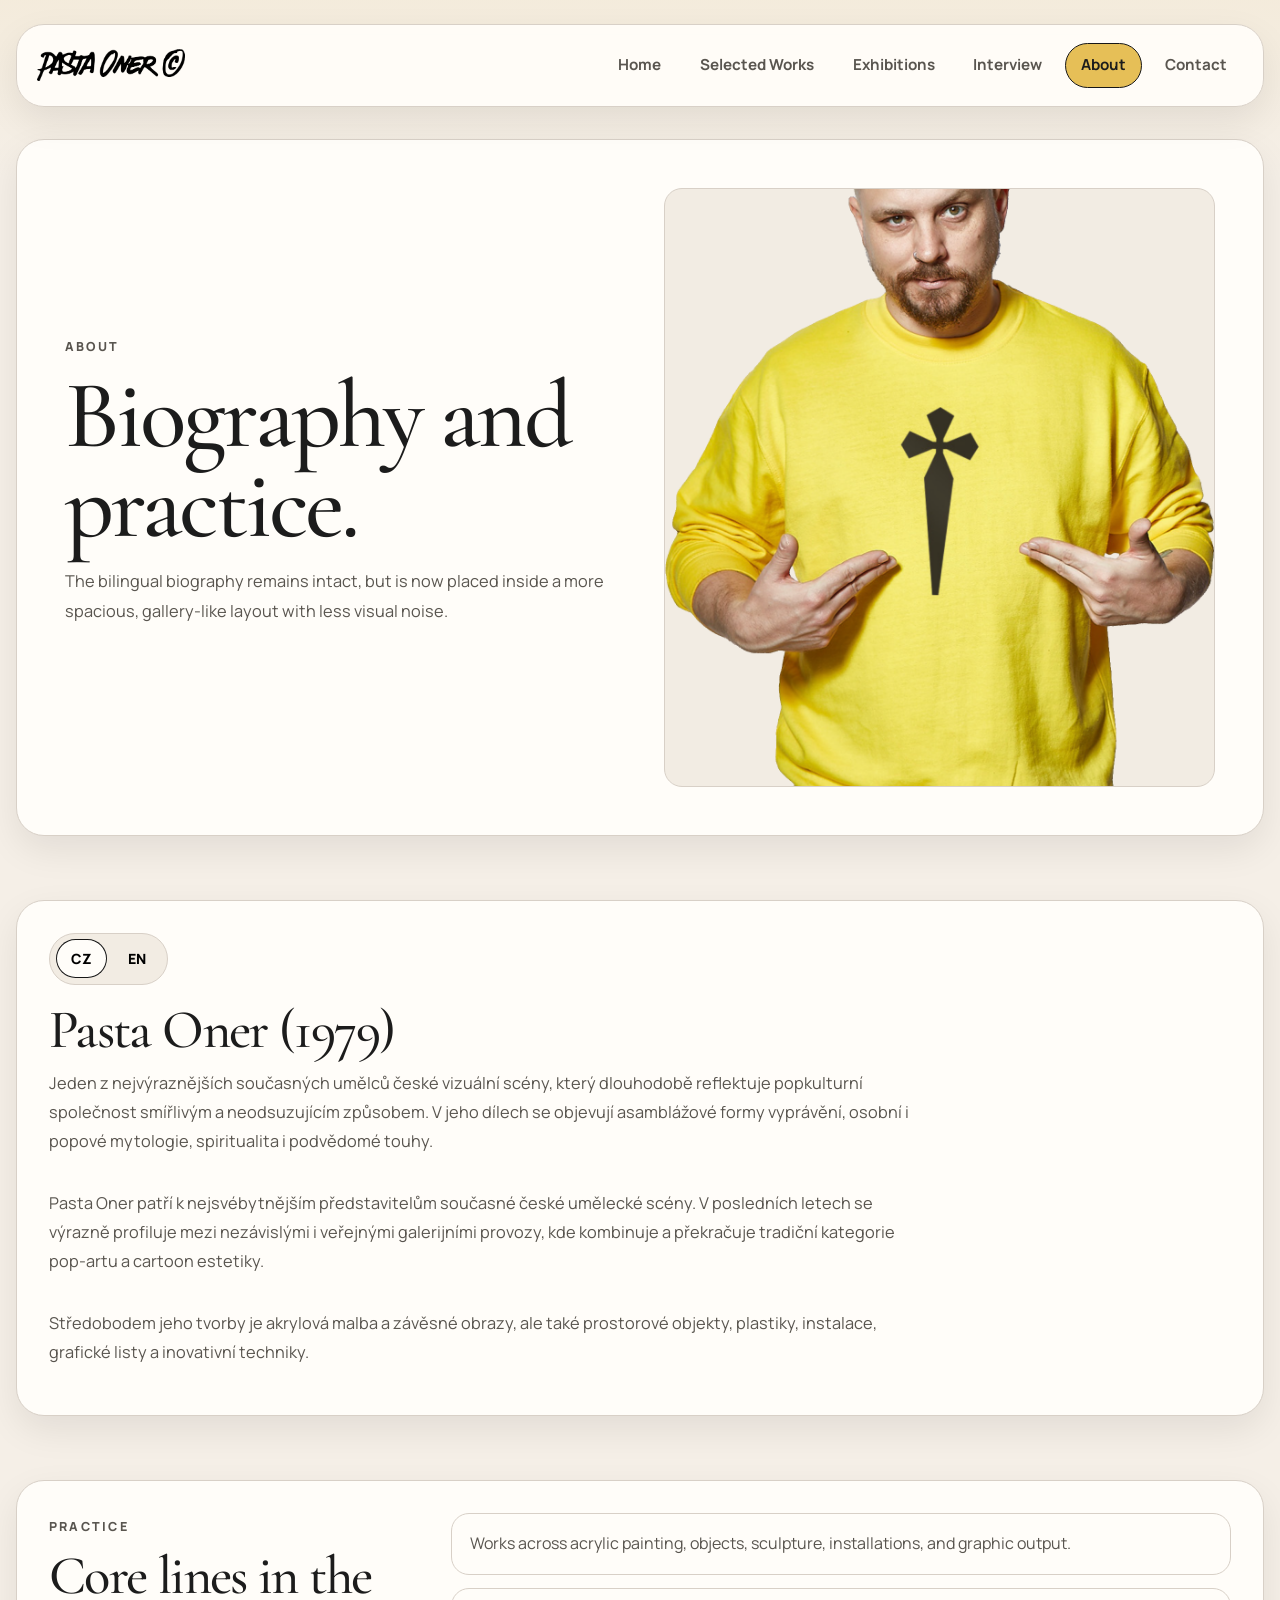
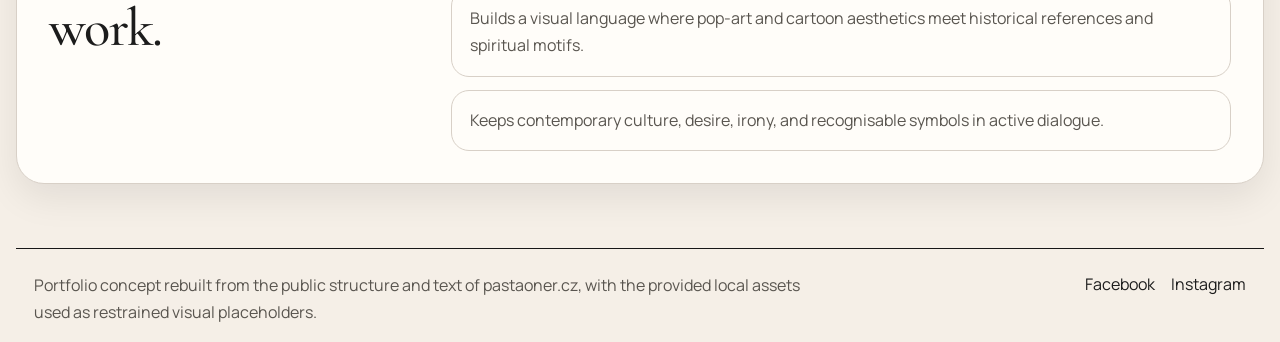
==== about.html @ e486e85f "refactor: convert portfolio into clean multi-page site" ====
<!DOCTYPE html>
<html lang="en">
<head>
  <meta charset="UTF-8">
  <meta name="viewport" content="width=device-width, initial-scale=1.0">
  <title>Pasta Oner | About</title>
  <meta
    name="description"
    content="Biography and practice overview for Czech artist Pasta Oner."
  >
  <link rel="preconnect" href="https://fonts.googleapis.com">
  <link rel="preconnect" href="https://fonts.gstatic.com" crossorigin>
  <link
    href="https://fonts.googleapis.com/css2?family=Cormorant+Garamond:wght@400;500;600;700&amp;family=Manrope:wght@400;500;600;700;800&amp;display=swap"
    rel="stylesheet"
  >
  <link
    href="https://cdn.jsdelivr.net/npm/bootstrap@5.3.8/dist/css/bootstrap.min.css"
    rel="stylesheet"
    integrity="sha384-sRIl4kxILFvY47J16cr9ZwB07vP4J8+LH7qKQnuqkuIAvNWLzeN8tE5YBujZqJLB"
    crossorigin="anonymous"
  >
  <link rel="stylesheet" href="css/styles.css">
</head>
<body data-page="about">
  <div class="site-shell">
    <header class="site-header">
      <nav class="navbar navbar-expand-xl">
        <div class="container-fluid site-header__inner">
          <a class="site-brand" href="index.html" aria-label="Go to homepage">
            <img src="assets/logo.png" alt="Pasta Oner logo">
          </a>
          <button
            class="navbar-toggler"
            type="button"
            data-bs-toggle="collapse"
            data-bs-target="#siteNav"
            aria-controls="siteNav"
            aria-expanded="false"
            aria-label="Toggle navigation"
          >
            <span class="navbar-toggler-icon"></span>
          </button>
          <div class="collapse navbar-collapse" id="siteNav">
            <ul class="navbar-nav ms-auto site-nav" data-site-nav></ul>
          </div>
        </div>
      </nav>
    </header>

    <main class="page-main">
      <section class="page-hero page-frame">
        <div class="row g-5 align-items-center">
          <div class="col-lg-6">
            <span class="section-kicker" data-about-kicker></span>
            <h1 class="display-title" data-about-title></h1>
            <p class="lead-copy" data-about-copy></p>
          </div>
          <div class="col-lg-6">
            <div class="media-frame media-frame--hero">
              <img src="assets/pasta_portrait.png" alt="Pasta Oner portrait">
            </div>
          </div>
        </div>
      </section>

      <section class="page-section">
        <div class="page-frame about-frame">
          <div class="language-switch" role="tablist" aria-label="Biography language">
            <button class="language-switch__button is-active" type="button" data-lang-toggle="cs">CZ</button>
            <button class="language-switch__button" type="button" data-lang-toggle="en">EN</button>
          </div>
          <h2 class="section-title" data-bio-title></h2>
          <div class="body-copy body-copy--stacked" data-bio-copy></div>
        </div>
      </section>

      <section class="page-section">
        <div class="page-frame practice-frame">
          <div class="row g-4">
            <div class="col-lg-4">
              <span class="section-kicker">Practice</span>
              <h2 class="section-title">Core lines in the work.</h2>
            </div>
            <div class="col-lg-8">
              <div class="practice-list" data-about-points></div>
            </div>
          </div>
        </div>
      </section>
    </main>

    <footer class="site-footer" data-site-footer></footer>
  </div>

  <script
    src="https://cdn.jsdelivr.net/npm/bootstrap@5.3.8/dist/js/bootstrap.bundle.min.js"
    integrity="sha384-FKyoEForCGlyvwx9Hj09JcYn3nv7wiPVlz7YYwJrWVcXK/BmnVDxM+D2scQbITxI"
    crossorigin="anonymous"
  ></script>
  <script src="js/content.js"></script>
  <script src="js/main.js"></script>
</body>
</html>
---- css/styles.css ----
:root {
  --paper: #f5efe7;
  --surface: #fffdf9;
  --surface-soft: #f2ece3;
  --line: #171717;
  --line-soft: #d8d0c7;
  --text: #1c1c1c;
  --text-soft: #59554f;
  --accent: #e6bf57;
  --accent-soft: #efe3c5;
  --shadow: 0 14px 36px rgba(17, 17, 17, 0.08);
  --radius-sm: 10px;
  --radius-md: 18px;
  --radius-lg: 28px;
  --page-gap: clamp(2.5rem, 5vw, 4.5rem);
}

*,
*::before,
*::after {
  box-sizing: border-box;
}

html {
  scroll-behavior: smooth;
}

body {
  margin: 0;
  font-family: "Manrope", sans-serif;
  color: var(--text);
  background:
    linear-gradient(180deg, rgba(230, 191, 87, 0.08), transparent 180px),
    var(--paper);
}

a {
  color: inherit;
  text-decoration: none;
}

img {
  display: block;
  max-width: 100%;
}

.site-shell {
  max-width: 1420px;
  margin: 0 auto;
  padding: 1rem;
}

.site-header {
  margin-bottom: 1.5rem;
}

.site-header__inner {
  padding: 1.1rem 1.25rem;
  border: 1px solid var(--line-soft);
  border-radius: var(--radius-lg);
  background: rgba(255, 253, 249, 0.92);
  backdrop-filter: blur(12px);
  box-shadow: var(--shadow);
}

.site-brand img {
  height: 32px;
  width: auto;
}

.navbar-toggler {
  border: 1px solid var(--line);
  border-radius: 999px;
  padding: 0.55rem 0.85rem;
}

.navbar-toggler:focus {
  box-shadow: 0 0 0 0.15rem rgba(230, 191, 87, 0.35);
}

.site-nav {
  gap: 0.4rem;
}

.site-nav .nav-link {
  border: 1px solid transparent;
  border-radius: 999px;
  padding: 0.65rem 0.95rem !important;
  font-size: 0.95rem;
  font-weight: 700;
  color: var(--text-soft);
  transition: background-color 160ms ease, border-color 160ms ease, color 160ms ease;
}

.site-nav .nav-link:hover,
.site-nav .nav-link:focus-visible {
  border-color: var(--line);
  color: var(--text);
}

.site-nav .nav-link.active {
  background: var(--accent);
  border-color: var(--line);
  color: var(--text);
}

.page-main {
  display: grid;
  gap: var(--page-gap);
}

.page-section {
  display: grid;
  gap: 1.5rem;
}

.page-frame {
  border: 1px solid var(--line-soft);
  border-radius: var(--radius-lg);
  background: var(--surface);
  box-shadow: var(--shadow);
}

.page-hero {
  padding: clamp(1.75rem, 4vw, 3rem);
}

.page-hero--narrow {
  max-width: 860px;
}

.section-kicker {
  display: inline-block;
  margin-bottom: 0.9rem;
  font-size: 0.78rem;
  font-weight: 800;
  letter-spacing: 0.18em;
  text-transform: uppercase;
  color: var(--text-soft);
}

.display-title,
.section-title,
.essay-card__title,
.page-link-card__title,
.compact-work h3,
.archive-row h3,
.timeline-group__year,
.contact-card .section-title {
  font-family: "Cormorant Garamond", serif;
  letter-spacing: -0.03em;
  line-height: 0.94;
}

.display-title {
  font-size: clamp(3.2rem, 8vw, 6rem);
  max-width: 11ch;
  margin-bottom: 1rem;
}

.section-title {
  font-size: clamp(2rem, 4.4vw, 3.4rem);
  margin-bottom: 0.8rem;
}

.lead-copy,
.body-copy {
  max-width: 54rem;
  font-size: 1.02rem;
  line-height: 1.8;
  color: var(--text-soft);
}

.body-copy--muted {
  color: #6f6a63;
}

.body-copy--stacked {
  display: grid;
  gap: 1rem;
}

.hero-actions {
  display: flex;
  flex-wrap: wrap;
  gap: 0.85rem;
  margin-top: 1.75rem;
}

.button-link,
.text-link {
  display: inline-flex;
  align-items: center;
  justify-content: center;
  font-weight: 700;
}

.button-link {
  min-height: 50px;
  padding: 0.8rem 1.15rem;
  border: 1px solid var(--line);
  border-radius: 999px;
  background: transparent;
}

.button-link--filled {
  background: var(--accent);
}

.text-link {
  text-decoration: underline;
  text-underline-offset: 0.22em;
}

.media-frame {
  overflow: hidden;
  border: 1px solid var(--line-soft);
  border-radius: var(--radius-md);
  background: var(--surface-soft);
}

.media-frame img {
  width: 100%;
  height: 100%;
  object-fit: cover;
}

.media-frame--hero {
  aspect-ratio: 0.92;
}

.media-frame--artwork {
  aspect-ratio: 0.72;
}

.media-frame--exhibition {
  aspect-ratio: 1.25;
}

.media-frame--wide {
  aspect-ratio: 1.45;
}

.section-heading {
  max-width: 66rem;
}

.page-link-card {
  display: block;
  height: 100%;
  padding: 1.4rem 1.5rem;
  transition: transform 160ms ease, border-color 160ms ease;
}

.page-link-card:hover,
.page-link-card:focus-visible {
  transform: translateY(-2px);
  border-color: var(--line);
}

.page-link-card__label {
  display: inline-block;
  margin-bottom: 0.65rem;
  font-size: 0.75rem;
  font-weight: 800;
  letter-spacing: 0.16em;
  text-transform: uppercase;
  color: var(--text-soft);
}

.page-link-card__title {
  font-size: 2.1rem;
  margin-bottom: 0.8rem;
}

.page-link-card__text {
  margin-bottom: 0;
  color: var(--text-soft);
  line-height: 1.7;
}

.split-frame {
  display: grid;
  gap: 1.5rem;
  padding: clamp(1.5rem, 3vw, 2rem);
}

.split-frame__content {
  display: grid;
  gap: 1rem;
}

.compact-work {
  display: grid;
  grid-template-columns: 72px 1fr;
  gap: 1rem;
  padding-top: 1rem;
  border-top: 1px solid var(--line-soft);
}

.compact-work:first-child {
  padding-top: 0;
  border-top: 0;
}

.compact-work__year {
  font-size: 0.85rem;
  font-weight: 800;
  color: var(--text-soft);
}

.compact-work h3 {
  font-size: 2rem;
  margin-bottom: 0.35rem;
}

.compact-work p {
  margin: 0;
  color: var(--text-soft);
  line-height: 1.6;
}

.quote-frame {
  padding: clamp(1.5rem, 3vw, 2.5rem);
}

.quote-frame__label {
  font-size: 0.78rem;
  font-weight: 800;
  letter-spacing: 0.18em;
  text-transform: uppercase;
  color: var(--text-soft);
  margin-bottom: 1rem;
}

.quote-frame__quote {
  max-width: 18ch;
  margin: 0 0 1rem;
  font-family: "Cormorant Garamond", serif;
  font-size: clamp(2.2rem, 5vw, 4.1rem);
  line-height: 0.95;
}

.feature-frame {
  padding: clamp(1.5rem, 3vw, 2rem);
}

.feature-frame__label {
  margin-bottom: 1rem;
  font-size: 0.78rem;
  font-weight: 800;
  letter-spacing: 0.18em;
  text-transform: uppercase;
  color: var(--text-soft);
}

.feature-frame__content {
  display: flex;
  flex-wrap: wrap;
  justify-content: space-between;
  gap: 1rem;
  align-items: end;
}

.archive-list {
  display: grid;
  gap: 0.8rem;
}

.archive-row {
  display: grid;
  grid-template-columns: 90px minmax(0, 1.4fr) minmax(0, 1fr) 90px;
  gap: 1rem;
  align-items: start;
  padding: 1.1rem 1.2rem;
  border: 1px solid var(--line-soft);
  border-radius: var(--radius-md);
  background: var(--surface);
}

.archive-row__year,
.archive-row__dates,
.archive-row__link a {
  font-size: 0.88rem;
  font-weight: 700;
  color: var(--text-soft);
}

.archive-row__main h3 {
  font-size: 2rem;
  margin-bottom: 0.25rem;
}

.archive-row__main p {
  margin: 0;
  color: var(--text-soft);
  line-height: 1.55;
}

.collections-frame {
  display: grid;
  gap: 1.2rem;
  padding: clamp(1.5rem, 3vw, 2rem);
}

.collections-list {
  list-style: none;
  display: flex;
  flex-wrap: wrap;
  gap: 0.8rem;
  padding: 0;
  margin: 0;
}

.collections-list li {
  padding: 0.6rem 0.85rem;
  border: 1px solid var(--line);
  border-radius: 999px;
  background: var(--surface);
  font-size: 0.92rem;
  font-weight: 700;
}

.timeline-frame {
  height: 100%;
  padding: 1.4rem;
}

.timeline-group + .timeline-group {
  margin-top: 1.1rem;
  padding-top: 1.1rem;
  border-top: 1px solid var(--line-soft);
}

.timeline-group__year {
  font-size: 1.9rem;
  margin-bottom: 0.6rem;
}

.timeline-group__items {
  list-style: none;
  padding: 0;
  margin: 0;
  display: grid;
  gap: 0.6rem;
}

.timeline-group__items li {
  color: var(--text-soft);
  line-height: 1.6;
}

.essay-list {
  display: grid;
  gap: 1rem;
}

.essay-card {
  padding: 1.5rem;
}

.essay-card__kicker {
  display: inline-block;
  margin-bottom: 0.8rem;
  font-size: 0.78rem;
  font-weight: 800;
  letter-spacing: 0.18em;
  text-transform: uppercase;
  color: var(--text-soft);
}

.essay-card__title {
  font-size: clamp(2rem, 4vw, 3rem);
  margin-bottom: 0.85rem;
}

.about-frame,
.practice-frame,
.contact-card {
  padding: clamp(1.4rem, 3vw, 2rem);
}

.language-switch {
  display: inline-flex;
  gap: 0.35rem;
  padding: 0.35rem;
  margin-bottom: 1.25rem;
  border: 1px solid var(--line-soft);
  border-radius: 999px;
  background: var(--surface-soft);
}

.language-switch__button {
  border: 0;
  background: transparent;
  border-radius: 999px;
  padding: 0.55rem 0.95rem;
  font-size: 0.88rem;
  font-weight: 800;
}

.language-switch__button.is-active {
  background: var(--surface);
  box-shadow: inset 0 0 0 1px var(--line);
}

.practice-list {
  display: grid;
  gap: 0.85rem;
}

.practice-item {
  padding: 1rem 1.1rem;
  border: 1px solid var(--line-soft);
  border-radius: var(--radius-md);
}

.practice-item p {
  margin: 0;
  color: var(--text-soft);
  line-height: 1.7;
}

.stack-links {
  display: grid;
  gap: 0.6rem;
}

.stack-links a,
.contact-card a {
  text-decoration: underline;
  text-underline-offset: 0.2em;
}

.site-footer {
  margin-top: var(--page-gap);
}

.site-footer__inner {
  display: flex;
  flex-wrap: wrap;
  justify-content: space-between;
  gap: 1rem;
  padding: 1.4rem 1.1rem 0;
  border-top: 1px solid var(--line);
}

.site-footer__inner p {
  max-width: 48rem;
  margin: 0;
  color: var(--text-soft);
  line-height: 1.7;
}

.site-footer__links {
  display: flex;
  flex-wrap: wrap;
  gap: 1rem;
}

@media (max-width: 1199.98px) {
  .site-header__inner {
    border-radius: 22px;
  }

  .navbar-collapse {
    margin-top: 1rem;
    padding-top: 1rem;
    border-top: 1px solid var(--line-soft);
  }
}

@media (max-width: 991.98px) {
  .archive-row {
    grid-template-columns: 70px 1fr;
  }

  .archive-row__dates,
  .archive-row__link {
    grid-column: 2;
  }
}

@media (max-width: 767.98px) {
  .site-shell {
    padding: 0.75rem;
  }

  .hero-actions,
  .site-footer__inner,
  .site-footer__links {
    flex-direction: column;
    align-items: flex-start;
  }

  .button-link {
    width: 100%;
  }

  .archive-row {
    grid-template-columns: 1fr;
  }

  .archive-row__dates,
  .archive-row__link,
  .archive-row__year {
    grid-column: auto;
  }

  .compact-work {
    grid-template-columns: 1fr;
    gap: 0.3rem;
  }
}
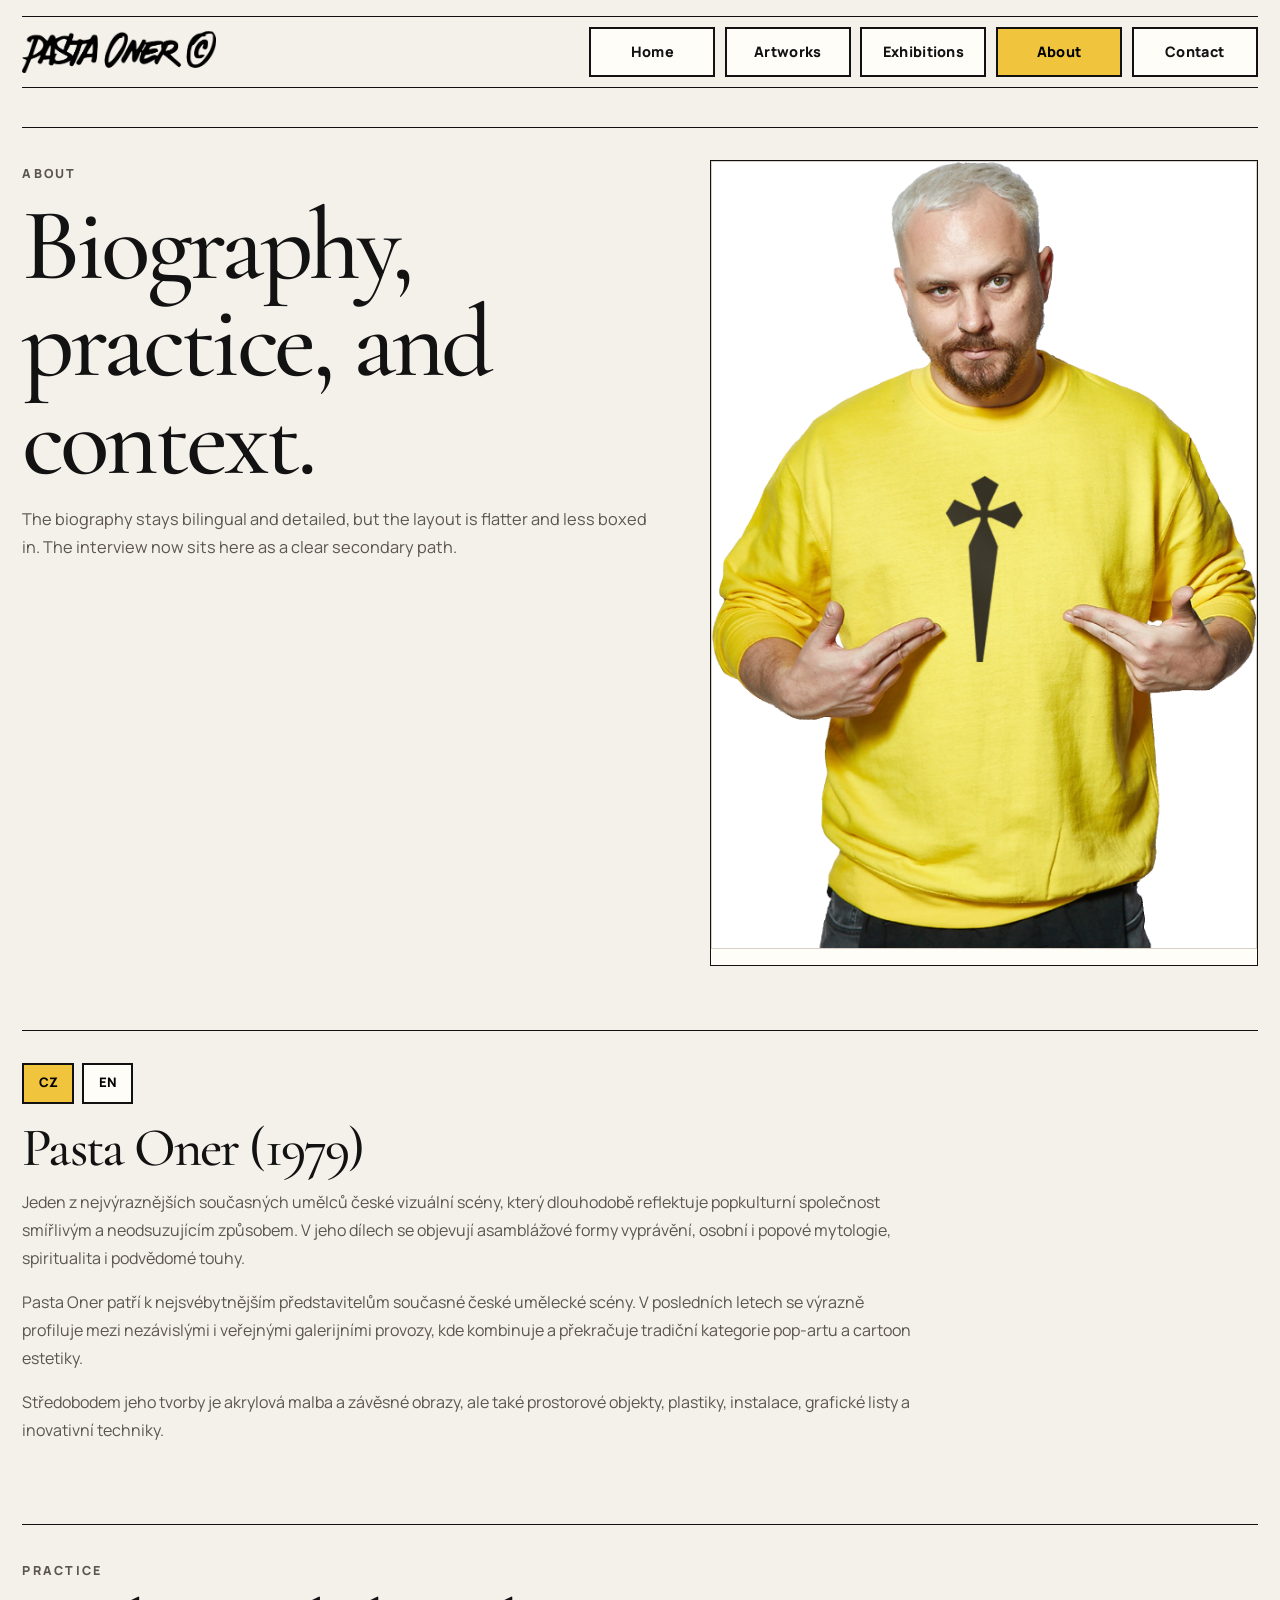
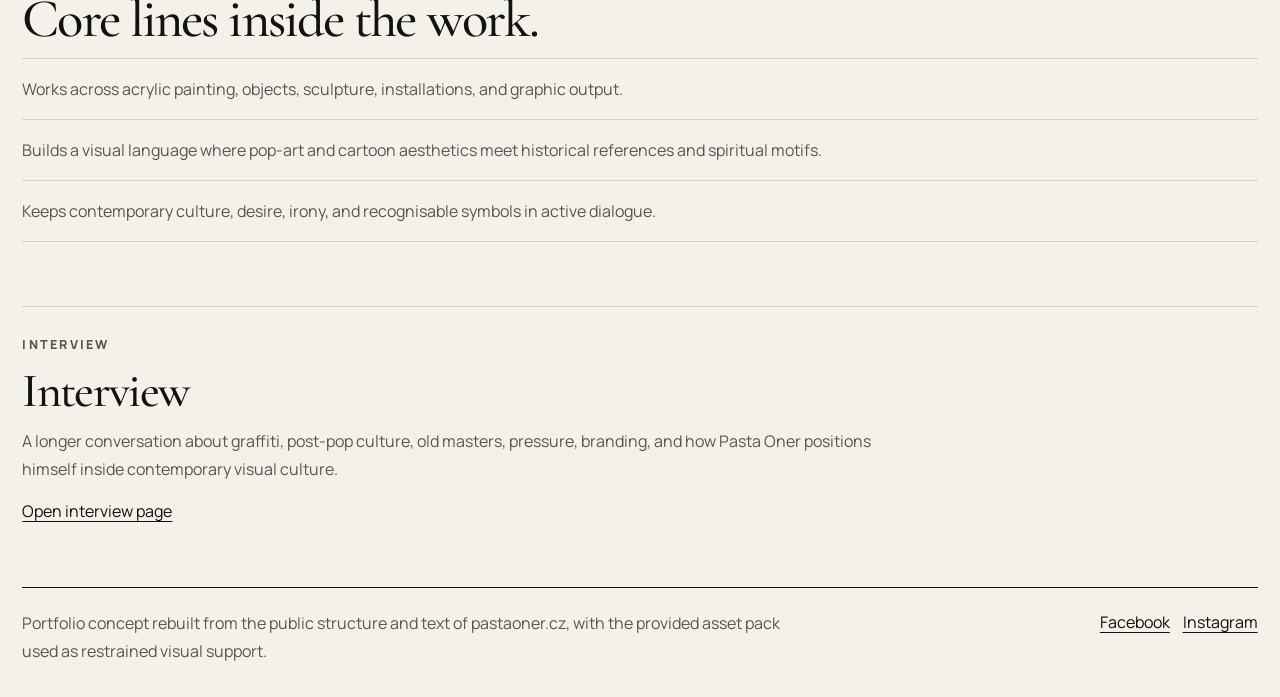
==== commit 5600765e: "refactor: flatten portfolio layout around exhibition focus" ====
--- a/about.html
+++ b/about.html
@@ -6,7 +6,7 @@
   <title>Pasta Oner | About</title>
   <meta
     name="description"
-    content="Biography and practice overview for Czech artist Pasta Oner."
+    content="Biography, practice overview, and interview entry point for Pasta Oner."
   >
   <link rel="preconnect" href="https://fonts.googleapis.com">
   <link rel="preconnect" href="https://fonts.gstatic.com" crossorigin>
@@ -49,44 +49,41 @@
     </header>
 
     <main class="page-main">
-      <section class="page-hero page-frame">
-        <div class="row g-5 align-items-center">
-          <div class="col-lg-6">
-            <span class="section-kicker" data-about-kicker></span>
-            <h1 class="display-title" data-about-title></h1>
-            <p class="lead-copy" data-about-copy></p>
+      <section class="about-layout section-line">
+        <div>
+          <span class="section-kicker" data-about-kicker></span>
+          <h1 class="display-title" data-about-title></h1>
+          <p class="lead-copy" data-about-copy></p>
+        </div>
+        <aside class="media-panel">
+          <div class="media-panel__image">
+            <img src="assets/pasta_portrait.png" alt="Pasta Oner portrait">
           </div>
-          <div class="col-lg-6">
-            <div class="media-frame media-frame--hero">
-              <img src="assets/pasta_portrait.png" alt="Pasta Oner portrait">
-            </div>
-          </div>
-        </div>
+        </aside>
       </section>
 
-      <section class="page-section">
-        <div class="page-frame about-frame">
-          <div class="language-switch" role="tablist" aria-label="Biography language">
-            <button class="language-switch__button is-active" type="button" data-lang-toggle="cs">CZ</button>
-            <button class="language-switch__button" type="button" data-lang-toggle="en">EN</button>
-          </div>
-          <h2 class="section-title" data-bio-title></h2>
-          <div class="body-copy body-copy--stacked" data-bio-copy></div>
+      <section class="section-line">
+        <div class="language-switch" role="tablist" aria-label="Biography language">
+          <button class="language-switch__button is-active" type="button" data-lang-toggle="cs">CZ</button>
+          <button class="language-switch__button" type="button" data-lang-toggle="en">EN</button>
         </div>
+        <h2 class="section-title" data-bio-title></h2>
+        <div class="body-copy bio-copy" data-bio-copy></div>
       </section>
 
-      <section class="page-section">
-        <div class="page-frame practice-frame">
-          <div class="row g-4">
-            <div class="col-lg-4">
-              <span class="section-kicker">Practice</span>
-              <h2 class="section-title">Core lines in the work.</h2>
-            </div>
-            <div class="col-lg-8">
-              <div class="practice-list" data-about-points></div>
-            </div>
-          </div>
+      <section class="section-line">
+        <div class="section-heading">
+          <span class="section-kicker">Practice</span>
+          <h2 class="section-title">Core lines inside the work.</h2>
         </div>
+        <div class="practice-list" data-about-points></div>
+      </section>
+
+      <section class="section-line interview-teaser">
+        <span class="section-kicker">Interview</span>
+        <h2 class="section-title section-title--compact" data-about-interview-title></h2>
+        <p class="body-copy" data-about-interview-copy></p>
+        <a class="text-link" href="interview.html">Open interview page</a>
       </section>
     </main>
 
--- a/css/styles.css
+++ b/css/styles.css
@@ -1,18 +1,14 @@
 :root {
-  --paper: #f5efe7;
-  --surface: #fffdf9;
-  --surface-soft: #f2ece3;
-  --line: #171717;
-  --line-soft: #d8d0c7;
-  --text: #1c1c1c;
-  --text-soft: #59554f;
-  --accent: #e6bf57;
-  --accent-soft: #efe3c5;
-  --shadow: 0 14px 36px rgba(17, 17, 17, 0.08);
-  --radius-sm: 10px;
-  --radius-md: 18px;
-  --radius-lg: 28px;
-  --page-gap: clamp(2.5rem, 5vw, 4.5rem);
+  --paper: #f4f0ea;
+  --surface: #fffdf8;
+  --line: #111111;
+  --line-soft: #d8d0c6;
+  --text: #121212;
+  --text-soft: #5b554d;
+  --accent: #f0c53d;
+  --accent-red: #d62321;
+  --accent-blue: #2239a6;
+  --section-gap: clamp(2rem, 5vw, 4rem);
 }
 
 *,
@@ -29,9 +25,7 @@
   margin: 0;
   font-family: "Manrope", sans-serif;
   color: var(--text);
-  background:
-    linear-gradient(180deg, rgba(230, 191, 87, 0.08), transparent 180px),
-    var(--paper);
+  background: var(--paper);
 }
 
 a {
@@ -45,495 +39,626 @@
 }
 
 .site-shell {
-  max-width: 1420px;
+  max-width: 1360px;
   margin: 0 auto;
-  padding: 1rem;
+  padding: 1rem clamp(0.8rem, 2vw, 1.4rem) 2rem;
 }
 
 .site-header {
-  margin-bottom: 1.5rem;
+  margin-bottom: clamp(1.5rem, 3vw, 2.5rem);
 }
 
 .site-header__inner {
-  padding: 1.1rem 1.25rem;
-  border: 1px solid var(--line-soft);
-  border-radius: var(--radius-lg);
-  background: rgba(255, 253, 249, 0.92);
-  backdrop-filter: blur(12px);
-  box-shadow: var(--shadow);
+  padding: 0.65rem 0;
+  border-top: 1px solid var(--line);
+  border-bottom: 1px solid var(--line);
+  align-items: center;
 }
 
 .site-brand img {
-  height: 32px;
   width: auto;
+  height: 42px;
+}
+
+.navbar {
+  padding: 0;
+}
+
+.navbar-collapse {
+  justify-content: flex-end;
 }
 
 .navbar-toggler {
-  border: 1px solid var(--line);
-  border-radius: 999px;
+  border: 2px solid var(--line);
+  border-radius: 0;
   padding: 0.55rem 0.85rem;
 }
 
 .navbar-toggler:focus {
-  box-shadow: 0 0 0 0.15rem rgba(230, 191, 87, 0.35);
+  box-shadow: 0 0 0 0.18rem rgba(240, 197, 61, 0.25);
 }
 
 .site-nav {
-  gap: 0.4rem;
+  align-items: center;
+  gap: 0.6rem;
+}
+
+.site-nav .nav-item {
+  position: relative;
 }
 
 .site-nav .nav-link {
-  border: 1px solid transparent;
-  border-radius: 999px;
-  padding: 0.65rem 0.95rem !important;
-  font-size: 0.95rem;
-  font-weight: 700;
-  color: var(--text-soft);
-  transition: background-color 160ms ease, border-color 160ms ease, color 160ms ease;
-}
-
-.site-nav .nav-link:hover,
-.site-nav .nav-link:focus-visible {
-  border-color: var(--line);
-  color: var(--text);
-}
-
-.site-nav .nav-link.active {
-  background: var(--accent);
-  border-color: var(--line);
-  color: var(--text);
-}
-
-.page-main {
-  display: grid;
-  gap: var(--page-gap);
-}
-
-.page-section {
-  display: grid;
-  gap: 1.5rem;
-}
-
-.page-frame {
-  border: 1px solid var(--line-soft);
-  border-radius: var(--radius-lg);
-  background: var(--surface);
-  box-shadow: var(--shadow);
-}
-
-.page-hero {
-  padding: clamp(1.75rem, 4vw, 3rem);
-}
-
-.page-hero--narrow {
-  max-width: 860px;
-}
-
-.section-kicker {
-  display: inline-block;
-  margin-bottom: 0.9rem;
-  font-size: 0.78rem;
-  font-weight: 800;
-  letter-spacing: 0.18em;
-  text-transform: uppercase;
-  color: var(--text-soft);
-}
-
-.display-title,
-.section-title,
-.essay-card__title,
-.page-link-card__title,
-.compact-work h3,
-.archive-row h3,
-.timeline-group__year,
-.contact-card .section-title {
-  font-family: "Cormorant Garamond", serif;
-  letter-spacing: -0.03em;
-  line-height: 0.94;
-}
-
-.display-title {
-  font-size: clamp(3.2rem, 8vw, 6rem);
-  max-width: 11ch;
-  margin-bottom: 1rem;
-}
-
-.section-title {
-  font-size: clamp(2rem, 4.4vw, 3.4rem);
-  margin-bottom: 0.8rem;
-}
-
-.lead-copy,
-.body-copy {
-  max-width: 54rem;
-  font-size: 1.02rem;
-  line-height: 1.8;
-  color: var(--text-soft);
-}
-
-.body-copy--muted {
-  color: #6f6a63;
-}
-
-.body-copy--stacked {
-  display: grid;
-  gap: 1rem;
-}
-
-.hero-actions {
-  display: flex;
-  flex-wrap: wrap;
-  gap: 0.85rem;
-  margin-top: 1.75rem;
-}
-
-.button-link,
-.text-link {
+  position: relative;
   display: inline-flex;
   align-items: center;
   justify-content: center;
-  font-weight: 700;
-}
-
-.button-link {
-  min-height: 50px;
-  padding: 0.8rem 1.15rem;
-  border: 1px solid var(--line);
-  border-radius: 999px;
-  background: transparent;
-}
-
-.button-link--filled {
+  min-width: 126px;
+  padding: 0.75rem 1rem !important;
+  border: 2px solid var(--line);
+  border-radius: 0;
+  background: var(--surface);
+  color: var(--text);
+  font-size: 0.9rem;
+  font-weight: 800;
+  letter-spacing: 0.02em;
+  transition: transform 160ms ease, background-color 160ms ease;
+}
+
+.site-nav .nav-link:hover,
+.site-nav .nav-link:focus-visible {
+  background: #ffffff;
+  transform: translateY(-1px);
+}
+
+.site-nav .nav-link.active {
   background: var(--accent);
 }
 
-.text-link {
-  text-decoration: underline;
-  text-underline-offset: 0.22em;
-}
-
-.media-frame {
-  overflow: hidden;
-  border: 1px solid var(--line-soft);
-  border-radius: var(--radius-md);
-  background: var(--surface-soft);
-}
-
-.media-frame img {
+.nav-link__label {
+  position: relative;
+  z-index: 2;
+}
+
+.nav-link__hand {
+  position: absolute;
+  top: -2.4rem;
+  left: 50%;
+  width: 42px;
+  opacity: 0;
+  pointer-events: none;
+  transform: translate(-50%, 0.5rem) rotate(-12deg);
+  transition: opacity 160ms ease, transform 160ms ease;
+}
+
+.nav-link__hand img {
   width: 100%;
-  height: 100%;
-  object-fit: cover;
-}
-
-.media-frame--hero {
-  aspect-ratio: 0.92;
-}
-
-.media-frame--artwork {
-  aspect-ratio: 0.72;
-}
-
-.media-frame--exhibition {
-  aspect-ratio: 1.25;
-}
-
-.media-frame--wide {
-  aspect-ratio: 1.45;
-}
-
-.section-heading {
-  max-width: 66rem;
-}
-
-.page-link-card {
-  display: block;
-  height: 100%;
-  padding: 1.4rem 1.5rem;
-  transition: transform 160ms ease, border-color 160ms ease;
-}
-
-.page-link-card:hover,
-.page-link-card:focus-visible {
-  transform: translateY(-2px);
-  border-color: var(--line);
-}
-
-.page-link-card__label {
+  height: auto;
+}
+
+.nav-link__hand--alt {
+  transform: translate(-50%, 0.5rem) rotate(10deg);
+}
+
+.site-nav .nav-link:hover .nav-link__hand,
+.site-nav .nav-link:focus-visible .nav-link__hand {
+  opacity: 1;
+  transform: translate(-50%, 0) rotate(0deg);
+}
+
+.page-main {
+  display: grid;
+  gap: var(--section-gap);
+}
+
+.section-line {
+  padding-top: clamp(1.4rem, 3vw, 2rem);
+  border-top: 1px solid var(--line);
+}
+
+.landing-grid,
+.page-intro,
+.about-layout,
+.contact-layout {
+  display: grid;
+  grid-template-columns: minmax(0, 1fr) minmax(320px, 0.86fr);
+  gap: clamp(1.5rem, 4vw, 4rem);
+  align-items: start;
+}
+
+.section-kicker,
+.micro-label {
   display: inline-block;
-  margin-bottom: 0.65rem;
-  font-size: 0.75rem;
-  font-weight: 800;
-  letter-spacing: 0.16em;
-  text-transform: uppercase;
+  margin-bottom: 0.85rem;
   color: var(--text-soft);
-}
-
-.page-link-card__title {
-  font-size: 2.1rem;
-  margin-bottom: 0.8rem;
-}
-
-.page-link-card__text {
-  margin-bottom: 0;
-  color: var(--text-soft);
-  line-height: 1.7;
-}
-
-.split-frame {
-  display: grid;
-  gap: 1.5rem;
-  padding: clamp(1.5rem, 3vw, 2rem);
-}
-
-.split-frame__content {
-  display: grid;
-  gap: 1rem;
-}
-
-.compact-work {
-  display: grid;
-  grid-template-columns: 72px 1fr;
-  gap: 1rem;
-  padding-top: 1rem;
-  border-top: 1px solid var(--line-soft);
-}
-
-.compact-work:first-child {
-  padding-top: 0;
-  border-top: 0;
-}
-
-.compact-work__year {
-  font-size: 0.85rem;
-  font-weight: 800;
-  color: var(--text-soft);
-}
-
-.compact-work h3 {
-  font-size: 2rem;
-  margin-bottom: 0.35rem;
-}
-
-.compact-work p {
-  margin: 0;
-  color: var(--text-soft);
-  line-height: 1.6;
-}
-
-.quote-frame {
-  padding: clamp(1.5rem, 3vw, 2.5rem);
-}
-
-.quote-frame__label {
   font-size: 0.78rem;
   font-weight: 800;
   letter-spacing: 0.18em;
   text-transform: uppercase;
+}
+
+.display-title,
+.section-title,
+.section-link__title,
+.artwork-item__title,
+.exhibition-item__title,
+.timeline-group__year,
+.essay-section__title,
+.info-block__title {
+  font-family: "Cormorant Garamond", serif;
+  letter-spacing: -0.035em;
+  line-height: 0.95;
+}
+
+.display-title {
+  margin: 0 0 1rem;
+  font-size: clamp(3.4rem, 8vw, 6.4rem);
+  max-width: 10ch;
+}
+
+.section-title {
+  margin: 0 0 0.8rem;
+  font-size: clamp(2rem, 4.6vw, 3.4rem);
+}
+
+.section-title--compact {
+  font-size: clamp(2rem, 4vw, 3rem);
+}
+
+.lead-copy,
+.body-copy,
+.page-note,
+.meta-line,
+.section-link__text,
+.artwork-item__medium,
+.artwork-item__note,
+.timeline-group__items li,
+.info-block p {
   color: var(--text-soft);
+  line-height: 1.75;
+}
+
+.lead-copy {
+  max-width: 48rem;
   margin-bottom: 1rem;
-}
-
-.quote-frame__quote {
-  max-width: 18ch;
-  margin: 0 0 1rem;
-  font-family: "Cormorant Garamond", serif;
-  font-size: clamp(2.2rem, 5vw, 4.1rem);
-  line-height: 0.95;
-}
-
-.feature-frame {
-  padding: clamp(1.5rem, 3vw, 2rem);
-}
-
-.feature-frame__label {
-  margin-bottom: 1rem;
-  font-size: 0.78rem;
-  font-weight: 800;
-  letter-spacing: 0.18em;
-  text-transform: uppercase;
-  color: var(--text-soft);
-}
-
-.feature-frame__content {
-  display: flex;
-  flex-wrap: wrap;
-  justify-content: space-between;
-  gap: 1rem;
-  align-items: end;
-}
-
-.archive-list {
-  display: grid;
-  gap: 0.8rem;
-}
-
-.archive-row {
-  display: grid;
-  grid-template-columns: 90px minmax(0, 1.4fr) minmax(0, 1fr) 90px;
-  gap: 1rem;
-  align-items: start;
-  padding: 1.1rem 1.2rem;
-  border: 1px solid var(--line-soft);
-  border-radius: var(--radius-md);
-  background: var(--surface);
-}
-
-.archive-row__year,
-.archive-row__dates,
-.archive-row__link a {
-  font-size: 0.88rem;
-  font-weight: 700;
-  color: var(--text-soft);
-}
-
-.archive-row__main h3 {
-  font-size: 2rem;
-  margin-bottom: 0.25rem;
-}
-
-.archive-row__main p {
-  margin: 0;
-  color: var(--text-soft);
-  line-height: 1.55;
-}
-
-.collections-frame {
-  display: grid;
-  gap: 1.2rem;
-  padding: clamp(1.5rem, 3vw, 2rem);
-}
-
-.collections-list {
-  list-style: none;
+  font-size: 1.02rem;
+}
+
+.body-copy {
+  max-width: 56rem;
+  font-size: 1rem;
+}
+
+.body-copy--compact {
+  max-width: none;
+}
+
+.body-copy--muted {
+  color: #6c665f;
+}
+
+.page-note {
+  max-width: 42rem;
+  margin-bottom: 0;
+  font-size: 0.98rem;
+  font-weight: 600;
+}
+
+.hero-actions,
+.inline-actions,
+.site-footer__links {
   display: flex;
   flex-wrap: wrap;
   gap: 0.8rem;
+}
+
+.hero-actions {
+  margin-top: 1.5rem;
+}
+
+.button-link {
+  display: inline-flex;
+  align-items: center;
+  justify-content: center;
+  min-height: 50px;
+  padding: 0.8rem 1.2rem;
+  border: 2px solid var(--line);
+  border-radius: 0;
+  background: var(--surface);
+  font-weight: 800;
+}
+
+.button-link--filled {
+  background: var(--accent);
+}
+
+.text-link,
+.info-link {
+  text-decoration: underline;
+  text-underline-offset: 0.22em;
+}
+
+.poster-panel,
+.media-panel {
+  border: 1px solid var(--line);
+  background: var(--surface);
+}
+
+.poster-panel {
+  padding: 1rem;
+}
+
+.poster-panel__image,
+.media-panel__image {
+  margin-bottom: 1rem;
+  border: 1px solid var(--line-soft);
+  background: #ffffff;
+}
+
+.poster-panel__image img,
+.media-panel__image img {
+  width: 100%;
+  height: auto;
+}
+
+.landing-info {
+  display: grid;
+  grid-template-columns: repeat(2, minmax(0, 1fr));
+  gap: 1.5rem;
+}
+
+.section-heading {
+  max-width: 56rem;
+  margin-bottom: 0.75rem;
+}
+
+.section-links,
+.artwork-list,
+.essay-list {
+  display: grid;
+}
+
+.section-link,
+.artwork-item,
+.essay-section,
+.practice-item {
+  border-top: 1px solid var(--line-soft);
+}
+
+.section-link {
+  display: grid;
+  grid-template-columns: 48px minmax(0, 220px) 1fr auto;
+  gap: 1rem;
+  align-items: center;
+  padding: 1.2rem 0;
+}
+
+.section-link:last-child,
+.artwork-item:last-child,
+.essay-section:last-child,
+.practice-item:last-child {
+  border-bottom: 1px solid var(--line-soft);
+}
+
+.section-link__index {
+  color: var(--text-soft);
+  font-size: 0.82rem;
+  font-weight: 800;
+}
+
+.section-link__title {
+  margin: 0;
+  font-size: clamp(2rem, 4vw, 2.8rem);
+}
+
+.section-link__text {
+  margin: 0;
+}
+
+.section-link__arrow,
+.exhibition-item__toggle {
+  font-size: 0.86rem;
+  font-weight: 800;
+  text-transform: uppercase;
+  letter-spacing: 0.12em;
+}
+
+.artwork-note {
+  max-width: 54rem;
+  margin-bottom: 1rem;
+}
+
+.artwork-item {
+  display: grid;
+  grid-template-columns: 82px minmax(0, 1fr) 220px;
+  gap: 1rem;
+  align-items: start;
+  padding: 1.2rem 0;
+}
+
+.artwork-item__year {
+  font-size: 0.84rem;
+  font-weight: 800;
+  color: var(--text-soft);
+}
+
+.artwork-item__title {
+  margin: 0 0 0.35rem;
+  font-size: clamp(2rem, 4vw, 3rem);
+}
+
+.artwork-item__medium,
+.artwork-item__note {
+  margin: 0;
+}
+
+.artwork-item__side {
+  display: grid;
+  gap: 0.9rem;
+  justify-items: start;
+}
+
+.status-pill {
+  display: inline-flex;
+  padding: 0.38rem 0.7rem;
+  border: 1px solid var(--line);
+  background: var(--surface);
+  color: var(--text);
+  font-size: 0.8rem;
+  font-weight: 800;
+  text-transform: uppercase;
+  letter-spacing: 0.12em;
+}
+
+.exhibitions-stack {
+  display: grid;
+  gap: 0.8rem;
+}
+
+.exhibition-item {
+  border-top: 1px solid var(--line-soft);
+}
+
+.exhibition-item:last-child {
+  border-bottom: 1px solid var(--line-soft);
+}
+
+.exhibition-item summary {
+  list-style: none;
+}
+
+.exhibition-item summary::-webkit-details-marker {
+  display: none;
+}
+
+.exhibition-item__summary {
+  display: grid;
+  grid-template-columns: 90px minmax(0, 1fr) auto;
+  gap: 1rem;
+  align-items: start;
+  padding: 1.1rem 0;
+  cursor: pointer;
+}
+
+.exhibition-item__status {
+  display: inline-flex;
+  align-items: center;
+  justify-content: center;
+  min-height: 32px;
+  padding: 0.35rem 0.5rem;
+  background: var(--accent);
+  border: 1px solid var(--line);
+  font-size: 0.74rem;
+  font-weight: 800;
+  letter-spacing: 0.12em;
+  text-transform: uppercase;
+}
+
+.exhibition-item__headline p {
+  margin: 0;
+  color: var(--text-soft);
+  line-height: 1.65;
+}
+
+.exhibition-item__title {
+  margin: 0 0 0.3rem;
+  font-size: clamp(2rem, 4vw, 3rem);
+}
+
+.exhibition-item__body {
+  display: grid;
+  gap: 1rem;
+  padding: 0 0 1.25rem;
+}
+
+.exhibition-gallery {
+  display: grid;
+  grid-template-columns: repeat(2, minmax(0, 1fr));
+  gap: 1rem;
+}
+
+.exhibition-gallery__item {
+  margin: 0;
+  border: 1px solid var(--line-soft);
+  background: #ffffff;
+}
+
+.exhibition-gallery__item img {
+  width: 100%;
+  aspect-ratio: 1.18;
+  object-fit: cover;
+}
+
+.archive-toggle {
+  padding-top: 0.2rem;
+}
+
+.archive-toggle > summary {
+  cursor: pointer;
+  list-style: none;
+  display: inline-flex;
+  align-items: center;
+  gap: 0.7rem;
+  padding: 0.85rem 1rem;
+  border: 2px solid var(--line);
+  background: var(--surface);
+  font-size: 0.9rem;
+  font-weight: 800;
+  letter-spacing: 0.04em;
+}
+
+.archive-toggle > summary::-webkit-details-marker {
+  display: none;
+}
+
+.archive-toggle__content {
+  display: grid;
+  gap: 1.5rem;
+  padding-top: 1.5rem;
+}
+
+.collections-list {
+  display: flex;
+  flex-wrap: wrap;
+  gap: 0.55rem;
   padding: 0;
   margin: 0;
+  list-style: none;
 }
 
 .collections-list li {
-  padding: 0.6rem 0.85rem;
+  padding: 0.45rem 0.7rem;
   border: 1px solid var(--line);
-  border-radius: 999px;
   background: var(--surface);
-  font-size: 0.92rem;
+  font-size: 0.82rem;
   font-weight: 700;
 }
 
-.timeline-frame {
-  height: 100%;
-  padding: 1.4rem;
+.archive-columns {
+  display: grid;
+  grid-template-columns: repeat(3, minmax(0, 1fr));
+  gap: 1.5rem;
+}
+
+.timeline-panel {
+  padding-top: 0.4rem;
+  border-top: 1px solid var(--line-soft);
 }
 
 .timeline-group + .timeline-group {
-  margin-top: 1.1rem;
-  padding-top: 1.1rem;
+  margin-top: 1rem;
+  padding-top: 1rem;
   border-top: 1px solid var(--line-soft);
 }
 
 .timeline-group__year {
-  font-size: 1.9rem;
-  margin-bottom: 0.6rem;
+  margin: 0 0 0.6rem;
+  font-size: 1.85rem;
 }
 
 .timeline-group__items {
+  padding: 0;
+  margin: 0;
   list-style: none;
-  padding: 0;
-  margin: 0;
-  display: grid;
-  gap: 0.6rem;
-}
-
-.timeline-group__items li {
+  display: grid;
+  gap: 0.55rem;
+}
+
+.quote-block {
+  max-width: 62rem;
+}
+
+.quote-block__text {
+  margin: 0;
+  font-family: "Cormorant Garamond", serif;
+  font-size: clamp(2.4rem, 5vw, 4.5rem);
+  line-height: 0.95;
+}
+
+.essay-section {
+  padding: 1.25rem 0;
+}
+
+.essay-section__kicker {
+  display: inline-block;
+  margin-bottom: 0.7rem;
   color: var(--text-soft);
-  line-height: 1.6;
-}
-
-.essay-list {
-  display: grid;
-  gap: 1rem;
-}
-
-.essay-card {
-  padding: 1.5rem;
-}
-
-.essay-card__kicker {
-  display: inline-block;
-  margin-bottom: 0.8rem;
   font-size: 0.78rem;
   font-weight: 800;
-  letter-spacing: 0.18em;
+  letter-spacing: 0.16em;
   text-transform: uppercase;
-  color: var(--text-soft);
-}
-
-.essay-card__title {
-  font-size: clamp(2rem, 4vw, 3rem);
-  margin-bottom: 0.85rem;
-}
-
-.about-frame,
-.practice-frame,
-.contact-card {
-  padding: clamp(1.4rem, 3vw, 2rem);
+}
+
+.essay-section__title {
+  margin: 0 0 0.85rem;
+  font-size: clamp(2rem, 4vw, 3.1rem);
 }
 
 .language-switch {
   display: inline-flex;
-  gap: 0.35rem;
-  padding: 0.35rem;
-  margin-bottom: 1.25rem;
-  border: 1px solid var(--line-soft);
-  border-radius: 999px;
-  background: var(--surface-soft);
+  gap: 0.5rem;
+  margin: 0 0 1.2rem;
 }
 
 .language-switch__button {
-  border: 0;
-  background: transparent;
-  border-radius: 999px;
-  padding: 0.55rem 0.95rem;
-  font-size: 0.88rem;
+  border: 2px solid var(--line);
+  border-radius: 0;
+  background: var(--surface);
+  padding: 0.55rem 0.9rem;
+  font-size: 0.82rem;
   font-weight: 800;
 }
 
 .language-switch__button.is-active {
-  background: var(--surface);
-  box-shadow: inset 0 0 0 1px var(--line);
+  background: var(--accent);
+}
+
+.bio-copy p,
+.info-block p {
+  margin-top: 0;
 }
 
 .practice-list {
   display: grid;
-  gap: 0.85rem;
 }
 
 .practice-item {
-  padding: 1rem 1.1rem;
-  border: 1px solid var(--line-soft);
-  border-radius: var(--radius-md);
+  padding: 1rem 0;
 }
 
 .practice-item p {
   margin: 0;
   color: var(--text-soft);
-  line-height: 1.7;
+  line-height: 1.75;
+}
+
+.interview-teaser {
+  padding-top: 1.5rem;
+  border-top: 1px solid var(--line-soft);
+}
+
+.info-grid {
+  display: grid;
+  grid-template-columns: repeat(3, minmax(0, 1fr));
+  gap: 1.5rem;
+}
+
+.info-block {
+  padding-top: 0.25rem;
+  border-top: 1px solid var(--line-soft);
+}
+
+.info-block__title {
+  margin: 0 0 0.7rem;
+  font-size: clamp(1.8rem, 3vw, 2.6rem);
 }
 
 .stack-links {
   display: grid;
-  gap: 0.6rem;
-}
-
-.stack-links a,
-.contact-card a {
-  text-decoration: underline;
-  text-underline-offset: 0.2em;
+  gap: 0.55rem;
 }
 
 .site-footer {
-  margin-top: var(--page-gap);
+  margin-top: var(--section-gap);
 }
 
 .site-footer__inner {
@@ -541,7 +666,7 @@
   flex-wrap: wrap;
   justify-content: space-between;
   gap: 1rem;
-  padding: 1.4rem 1.1rem 0;
+  padding-top: 1.4rem;
   border-top: 1px solid var(--line);
 }
 
@@ -552,15 +677,9 @@
   line-height: 1.7;
 }
 
-.site-footer__links {
-  display: flex;
-  flex-wrap: wrap;
-  gap: 1rem;
-}
-
 @media (max-width: 1199.98px) {
-  .site-header__inner {
-    border-radius: 22px;
+  .nav-link__hand {
+    display: none;
   }
 
   .navbar-collapse {
@@ -568,22 +687,42 @@
     padding-top: 1rem;
     border-top: 1px solid var(--line-soft);
   }
+
+  .site-nav .nav-link {
+    width: 100%;
+    justify-content: flex-start;
+  }
 }
 
 @media (max-width: 991.98px) {
-  .archive-row {
-    grid-template-columns: 70px 1fr;
-  }
-
-  .archive-row__dates,
-  .archive-row__link {
-    grid-column: 2;
+  .landing-grid,
+  .page-intro,
+  .about-layout,
+  .contact-layout,
+  .landing-info,
+  .archive-columns,
+  .info-grid {
+    grid-template-columns: 1fr;
+  }
+
+  .section-link,
+  .artwork-item,
+  .exhibition-item__summary {
+    grid-template-columns: 1fr;
+  }
+
+  .artwork-item__side {
+    justify-items: start;
   }
 }
 
 @media (max-width: 767.98px) {
   .site-shell {
     padding: 0.75rem;
+  }
+
+  .display-title {
+    font-size: clamp(2.7rem, 14vw, 4.4rem);
   }
 
   .hero-actions,
@@ -597,18 +736,11 @@
     width: 100%;
   }
 
-  .archive-row {
+  .section-link__arrow {
+    display: none;
+  }
+
+  .exhibition-gallery {
     grid-template-columns: 1fr;
   }
-
-  .archive-row__dates,
-  .archive-row__link,
-  .archive-row__year {
-    grid-column: auto;
-  }
-
-  .compact-work {
-    grid-template-columns: 1fr;
-    gap: 0.3rem;
-  }
-}
+}
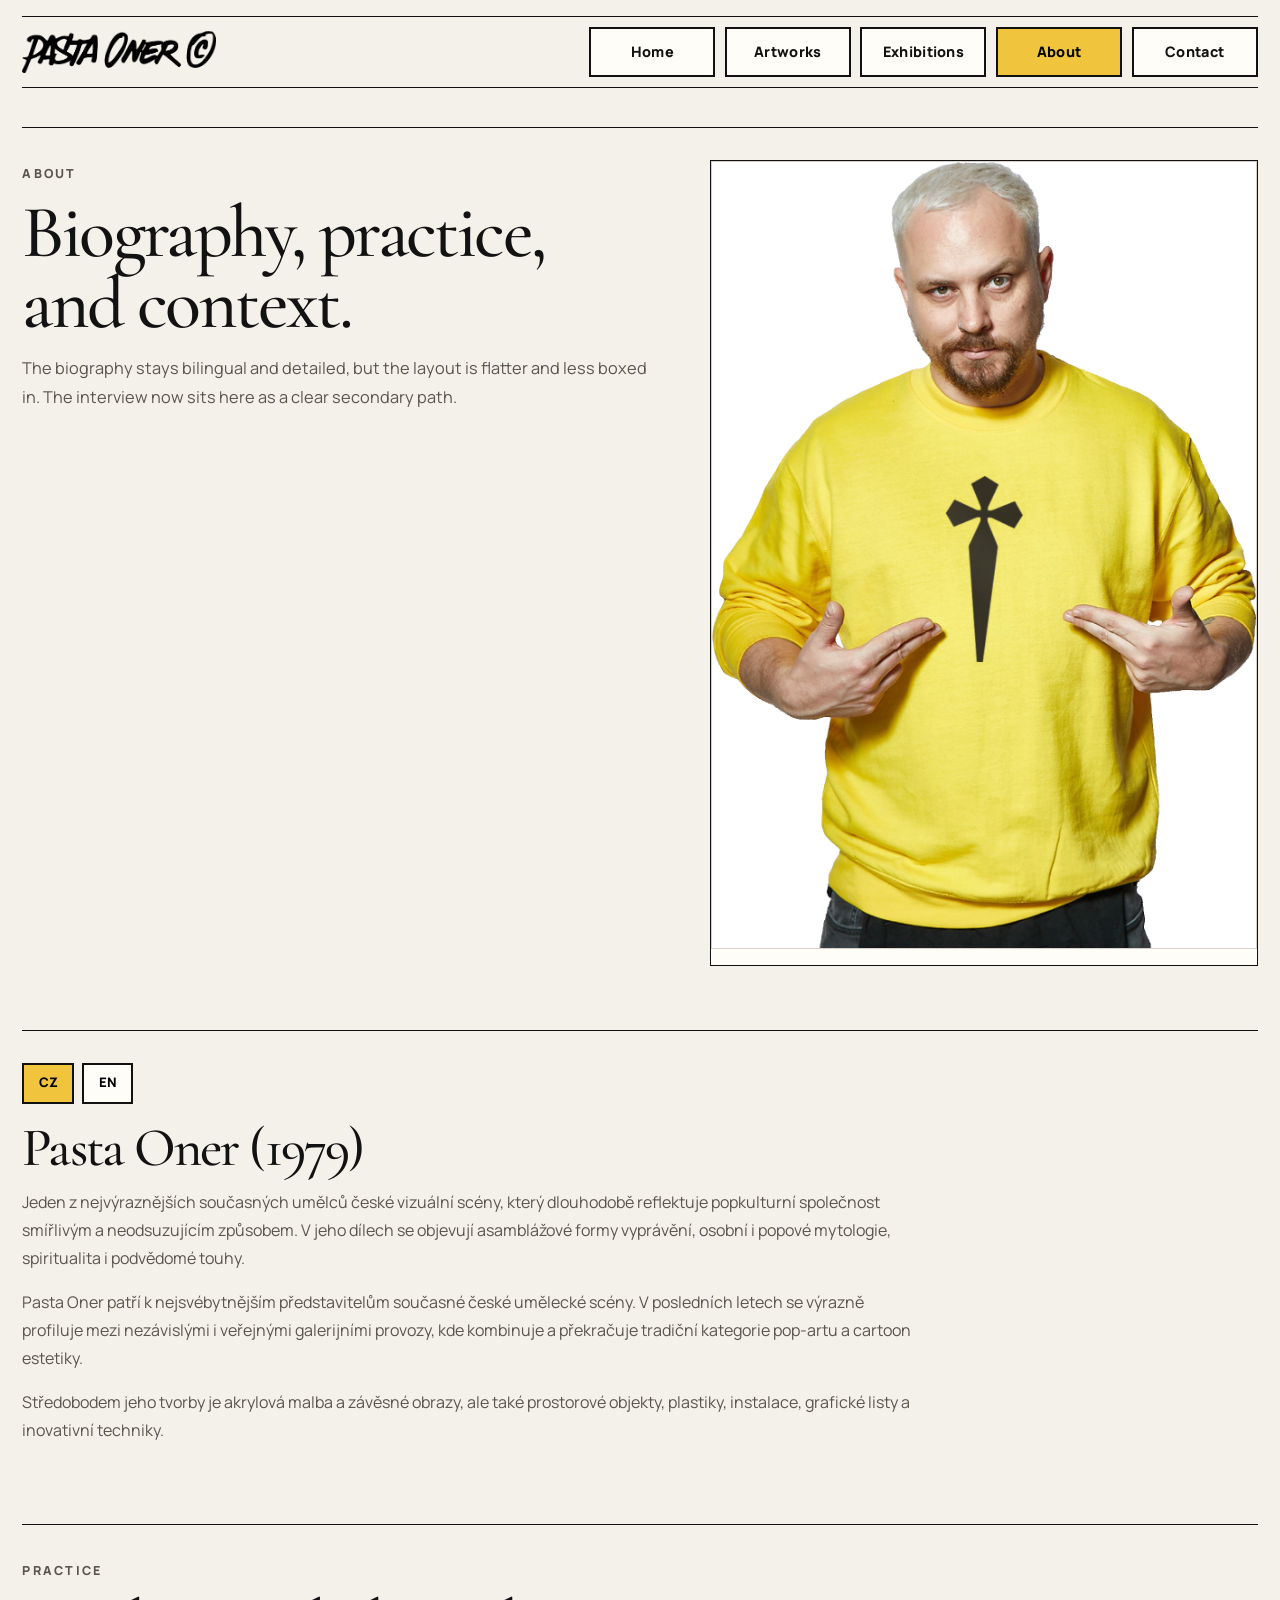
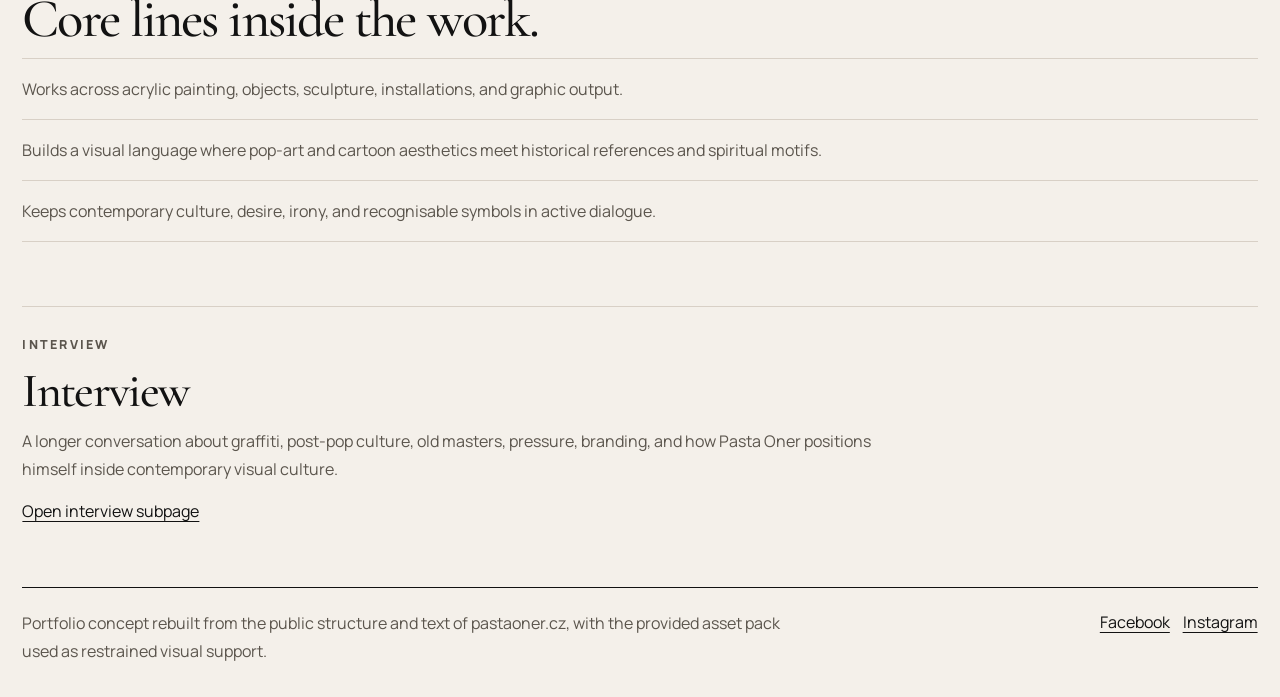
==== commit 43a84686: "refine mobile layout and artwork interview content" ====
--- a/about.html
+++ b/about.html
@@ -83,7 +83,7 @@
         <span class="section-kicker">Interview</span>
         <h2 class="section-title section-title--compact" data-about-interview-title></h2>
         <p class="body-copy" data-about-interview-copy></p>
-        <a class="text-link" href="interview.html">Open interview page</a>
+        <a class="text-link" href="interview.html">Open interview subpage</a>
       </section>
     </main>
 
--- a/css/styles.css
+++ b/css/styles.css
@@ -121,21 +121,24 @@
 
 .nav-link__hand {
   position: absolute;
+  top: -1rem;
+  left: 28%;
+  width: 48px;
+  opacity: 0;
+  pointer-events: none;
+  transform: translate(-50%, 0.65rem) rotate(-12deg);
+  transition: opacity 160ms ease, transform 160ms ease;
+}
+
+.nav-link__hand img {
+  width: 100%;
+  height: auto;
+}
+
+.nav-link__hand--alt {
   top: -2.4rem;
   left: 50%;
   width: 42px;
-  opacity: 0;
-  pointer-events: none;
-  transform: translate(-50%, 0.5rem) rotate(-12deg);
-  transition: opacity 160ms ease, transform 160ms ease;
-}
-
-.nav-link__hand img {
-  width: 100%;
-  height: auto;
-}
-
-.nav-link__hand--alt {
   transform: translate(-50%, 0.5rem) rotate(10deg);
 }
 
@@ -182,7 +185,6 @@
 .artwork-item__title,
 .exhibition-item__title,
 .timeline-group__year,
-.essay-section__title,
 .info-block__title {
   font-family: "Cormorant Garamond", serif;
   letter-spacing: -0.035em;
@@ -191,8 +193,9 @@
 
 .display-title {
   margin: 0 0 1rem;
-  font-size: clamp(3.4rem, 8vw, 6.4rem);
-  max-width: 10ch;
+  font-size: clamp(2.6rem, 5.8vw, 4.8rem);
+  max-width: none;
+  width: 100%;
 }
 
 .section-title {
@@ -319,8 +322,8 @@
 
 .section-link,
 .artwork-item,
-.essay-section,
-.practice-item {
+.practice-item,
+.qa-thread {
   border-top: 1px solid var(--line-soft);
 }
 
@@ -334,8 +337,8 @@
 
 .section-link:last-child,
 .artwork-item:last-child,
-.essay-section:last-child,
-.practice-item:last-child {
+.practice-item:last-child,
+.qa-thread:last-child {
   border-bottom: 1px solid var(--line-soft);
 }
 
@@ -574,23 +577,72 @@
   line-height: 0.95;
 }
 
-.essay-section {
-  padding: 1.25rem 0;
-}
-
-.essay-section__kicker {
+.qa-thread {
+  display: grid;
+  gap: 1rem;
+  padding: 1.35rem 0;
+}
+
+.speech-bubble {
+  position: relative;
+  max-width: 54rem;
+  padding: 1.1rem 1.2rem;
+  border: 2px solid var(--line);
+  border-radius: 30px;
+  background: var(--surface);
+}
+
+.speech-bubble::after {
+  content: "";
+  position: absolute;
+  bottom: -16px;
+  width: 20px;
+  height: 20px;
+  border-bottom: 2px solid var(--line);
+  background: inherit;
+}
+
+.speech-bubble--question {
+  background: #fff3c4;
+}
+
+.speech-bubble--question::after {
+  left: 24px;
+  border-left: 2px solid var(--line);
+  border-radius: 0 0 0 18px;
+  transform: skewX(-18deg);
+}
+
+.speech-bubble--answer {
+  margin-left: auto;
+}
+
+.speech-bubble--answer::after {
+  right: 26px;
+  border-right: 2px solid var(--line);
+  border-radius: 0 0 18px 0;
+  transform: skewX(18deg);
+}
+
+.speech-bubble--answer-alt {
+  background: #ffffff;
+}
+
+.speech-bubble__label {
   display: inline-block;
-  margin-bottom: 0.7rem;
+  margin-bottom: 0.6rem;
   color: var(--text-soft);
-  font-size: 0.78rem;
-  font-weight: 800;
-  letter-spacing: 0.16em;
+  font-size: 0.75rem;
+  font-weight: 800;
+  letter-spacing: 0.14em;
   text-transform: uppercase;
 }
 
-.essay-section__title {
-  margin: 0 0 0.85rem;
-  font-size: clamp(2rem, 4vw, 3.1rem);
+.speech-bubble__text {
+  margin: 0;
+  font-family: "Cormorant Garamond", serif;
+  font-size: clamp(1.65rem, 3.4vw, 2.5rem);
+  line-height: 1.02;
 }
 
 .language-switch {
@@ -683,13 +735,20 @@
   }
 
   .navbar-collapse {
+    width: 100%;
     margin-top: 1rem;
     padding-top: 1rem;
     border-top: 1px solid var(--line-soft);
   }
 
+  .site-nav,
+  .site-nav .nav-item {
+    width: 100%;
+  }
+
   .site-nav .nav-link {
     width: 100%;
+    min-width: 0;
     justify-content: flex-start;
   }
 }
@@ -722,20 +781,33 @@
   }
 
   .display-title {
-    font-size: clamp(2.7rem, 14vw, 4.4rem);
+    font-size: clamp(2.25rem, 9vw, 3.3rem);
+    max-width: none;
+    width: 100%;
   }
 
   .hero-actions,
   .site-footer__inner,
   .site-footer__links {
     flex-direction: column;
-    align-items: flex-start;
+    align-items: center;
   }
 
   .button-link {
     width: 100%;
   }
 
+  .site-footer__inner,
+  .site-footer__inner p,
+  .site-footer__links {
+    text-align: center;
+    justify-content: center;
+  }
+
+  .site-footer__inner p {
+    margin-inline: auto;
+  }
+
   .section-link__arrow {
     display: none;
   }
@@ -743,4 +815,10 @@
   .exhibition-gallery {
     grid-template-columns: 1fr;
   }
-}
+
+  .speech-bubble,
+  .speech-bubble--answer {
+    margin-left: 0;
+    max-width: 100%;
+  }
+}
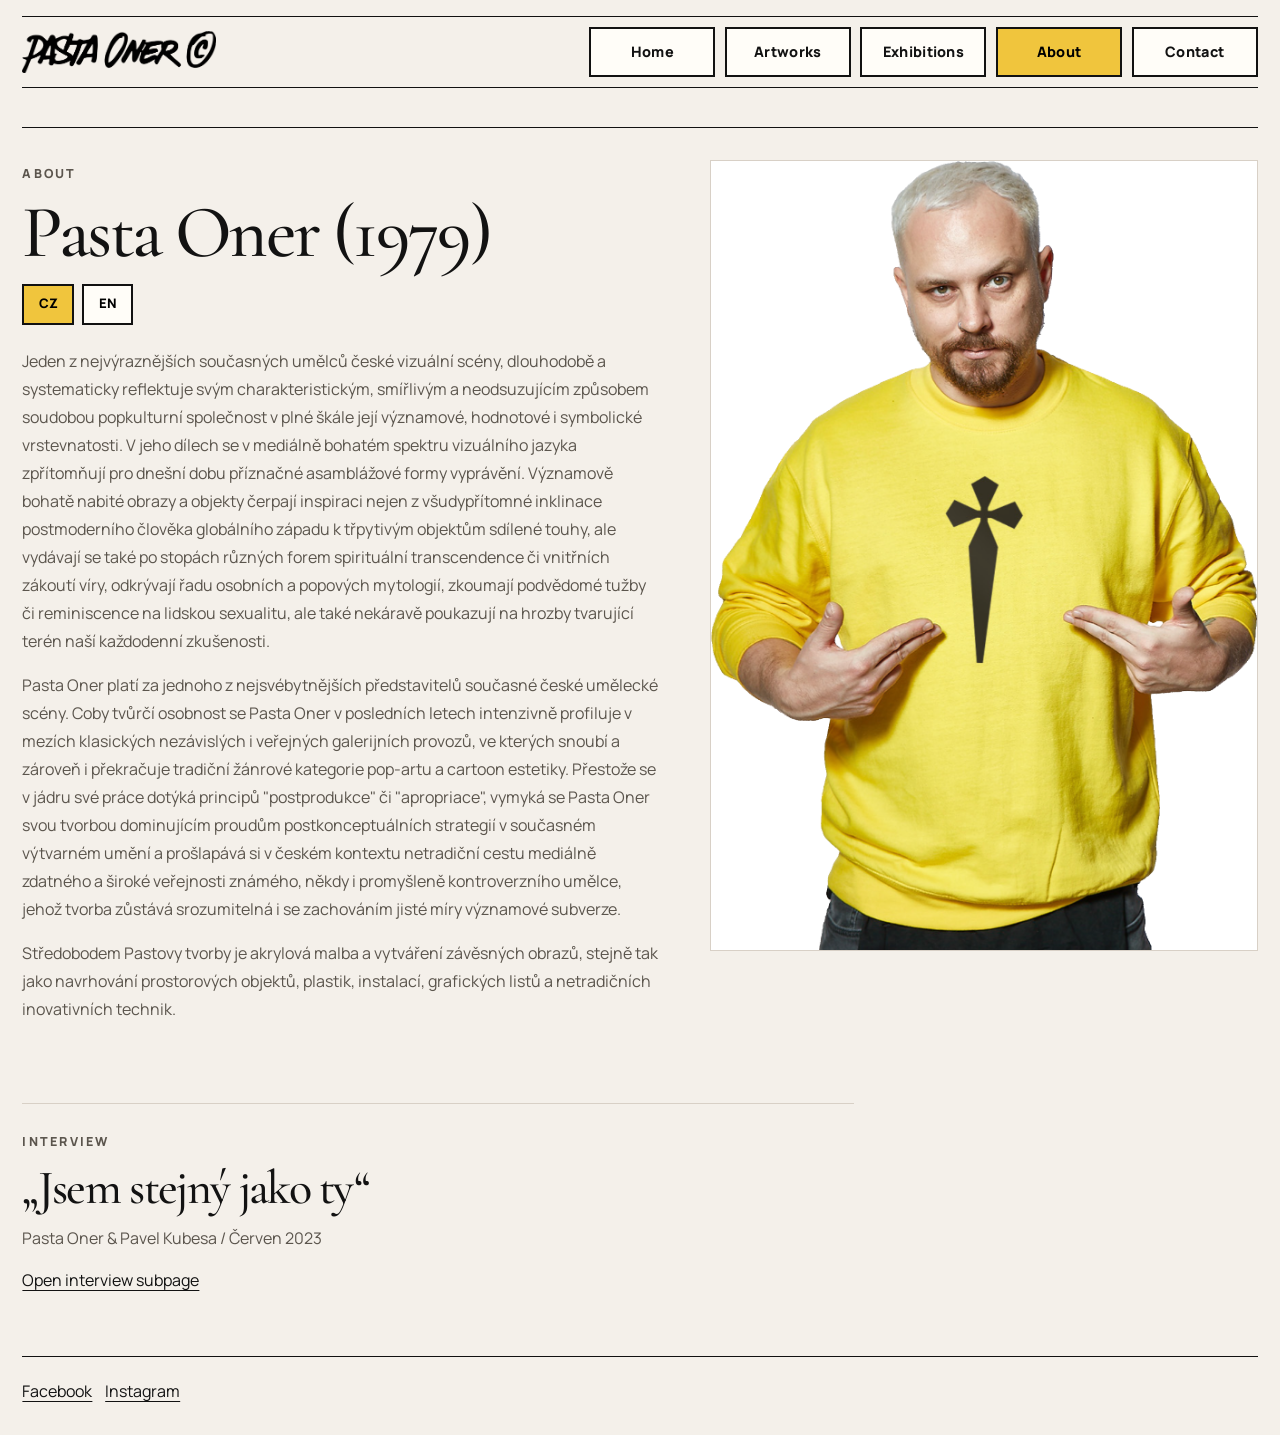
==== commit 3efbbc5c: "refine desktop layouts and source text flow" ====
--- a/about.html
+++ b/about.html
@@ -50,33 +50,20 @@
 
     <main class="page-main">
       <section class="about-layout section-line">
-        <div>
+        <div class="about-layout__copy">
           <span class="section-kicker" data-about-kicker></span>
           <h1 class="display-title" data-about-title></h1>
-          <p class="lead-copy" data-about-copy></p>
+          <div class="language-switch" role="tablist" aria-label="Biography language">
+            <button class="language-switch__button is-active" type="button" data-lang-toggle="cs">CZ</button>
+            <button class="language-switch__button" type="button" data-lang-toggle="en">EN</button>
+          </div>
+          <div class="body-copy bio-copy" data-bio-copy></div>
         </div>
-        <aside class="media-panel">
+        <aside class="media-panel media-panel--portrait">
           <div class="media-panel__image">
             <img src="assets/pasta_portrait.png" alt="Pasta Oner portrait">
           </div>
         </aside>
-      </section>
-
-      <section class="section-line">
-        <div class="language-switch" role="tablist" aria-label="Biography language">
-          <button class="language-switch__button is-active" type="button" data-lang-toggle="cs">CZ</button>
-          <button class="language-switch__button" type="button" data-lang-toggle="en">EN</button>
-        </div>
-        <h2 class="section-title" data-bio-title></h2>
-        <div class="body-copy bio-copy" data-bio-copy></div>
-      </section>
-
-      <section class="section-line">
-        <div class="section-heading">
-          <span class="section-kicker">Practice</span>
-          <h2 class="section-title">Core lines inside the work.</h2>
-        </div>
-        <div class="practice-list" data-about-points></div>
       </section>
 
       <section class="section-line interview-teaser">
--- a/css/styles.css
+++ b/css/styles.css
@@ -121,12 +121,12 @@
 
 .nav-link__hand {
   position: absolute;
-  top: -1rem;
-  left: 28%;
-  width: 48px;
+  top: calc(100% + 0.7rem);
+  left: calc(50% - 70px);
+  width: 52px;
   opacity: 0;
   pointer-events: none;
-  transform: translate(-50%, 0.65rem) rotate(-12deg);
+  transform: translate(-50%, 0.65rem) rotate(-8deg);
   transition: opacity 160ms ease, transform 160ms ease;
 }
 
@@ -166,6 +166,12 @@
   grid-template-columns: minmax(0, 1fr) minmax(320px, 0.86fr);
   gap: clamp(1.5rem, 4vw, 4rem);
   align-items: start;
+}
+
+.page-intro__copy,
+.about-layout__copy,
+.contact-layout__copy {
+  min-width: 0;
 }
 
 .section-kicker,
@@ -182,7 +188,6 @@
 .display-title,
 .section-title,
 .section-link__title,
-.artwork-item__title,
 .exhibition-item__title,
 .timeline-group__year,
 .info-block__title {
@@ -212,8 +217,6 @@
 .page-note,
 .meta-line,
 .section-link__text,
-.artwork-item__medium,
-.artwork-item__note,
 .timeline-group__items li,
 .info-block p {
   color: var(--text-soft);
@@ -282,25 +285,46 @@
 
 .poster-panel,
 .media-panel {
-  border: 1px solid var(--line);
-  background: var(--surface);
+  border: 0;
+  background: transparent;
 }
 
 .poster-panel {
-  padding: 1rem;
+  padding: 0;
 }
 
 .poster-panel__image,
 .media-panel__image {
-  margin-bottom: 1rem;
   border: 1px solid var(--line-soft);
   background: #ffffff;
+  display: flex;
+  align-items: center;
+  justify-content: center;
+  overflow: hidden;
 }
 
 .poster-panel__image img,
 .media-panel__image img {
   width: 100%;
-  height: auto;
+  height: 100%;
+  object-fit: contain;
+}
+
+.media-panel--hero .media-panel__image,
+.poster-panel--hero .poster-panel__image {
+  min-height: clamp(420px, 70vh, 760px);
+}
+
+.media-panel--portrait .media-panel__image {
+  min-height: clamp(420px, 74vh, 820px);
+}
+
+.about-layout__copy .language-switch {
+  margin: 0 0 1.4rem;
+}
+
+.bio-copy {
+  max-width: 48rem;
 }
 
 .landing-info {
@@ -321,7 +345,6 @@
 }
 
 .section-link,
-.artwork-item,
 .practice-item,
 .qa-thread {
   border-top: 1px solid var(--line-soft);
@@ -336,7 +359,6 @@
 }
 
 .section-link:last-child,
-.artwork-item:last-child,
 .practice-item:last-child,
 .qa-thread:last-child {
   border-bottom: 1px solid var(--line-soft);
@@ -367,37 +389,105 @@
 
 .artwork-note {
   max-width: 54rem;
-  margin-bottom: 1rem;
-}
-
-.artwork-item {
-  display: grid;
-  grid-template-columns: 82px minmax(0, 1fr) 220px;
-  gap: 1rem;
-  align-items: start;
-  padding: 1.2rem 0;
-}
-
-.artwork-item__year {
-  font-size: 0.84rem;
-  font-weight: 800;
-  color: var(--text-soft);
-}
-
-.artwork-item__title {
-  margin: 0 0 0.35rem;
-  font-size: clamp(2rem, 4vw, 3rem);
-}
-
-.artwork-item__medium,
-.artwork-item__note {
-  margin: 0;
-}
-
-.artwork-item__side {
-  display: grid;
-  gap: 0.9rem;
-  justify-items: start;
+  margin-bottom: 0;
+}
+
+.artwork-list {
+  grid-template-columns: repeat(3, minmax(0, 1fr));
+  gap: 1.2rem;
+  margin-top: 1.5rem;
+}
+
+.artwork-card__title {
+  font-family: "Cormorant Garamond", serif;
+  letter-spacing: -0.035em;
+}
+
+.artwork-card {
+  position: relative;
+  min-height: 430px;
+  border: 1px solid var(--line-soft);
+  background: #ffffff;
+  overflow: hidden;
+}
+
+.artwork-card__image,
+.artwork-card__image img {
+  width: 100%;
+  height: 100%;
+}
+
+.artwork-card__image img {
+  object-fit: cover;
+  transition: transform 220ms ease;
+}
+
+.artwork-card__overlay {
+  position: absolute;
+  inset: 0;
+  display: flex;
+  flex-direction: column;
+  justify-content: space-between;
+  padding: 1rem;
+  background:
+    linear-gradient(180deg, rgba(18, 18, 18, 0.08) 0%, rgba(18, 18, 18, 0.68) 100%);
+  color: #ffffff;
+  opacity: 0;
+  transition: opacity 180ms ease;
+}
+
+.artwork-card__meta {
+  display: flex;
+  align-items: center;
+  justify-content: space-between;
+  gap: 0.75rem;
+}
+
+.artwork-card__index {
+  font-size: 0.78rem;
+  font-weight: 800;
+  letter-spacing: 0.14em;
+  text-transform: uppercase;
+}
+
+.artwork-card__copy {
+  display: grid;
+  gap: 0.45rem;
+}
+
+.artwork-card__title {
+  margin: 0;
+  font-size: clamp(2rem, 3vw, 2.8rem);
+  line-height: 0.96;
+}
+
+.artwork-card__medium,
+.artwork-card__note {
+  margin: 0;
+  color: rgba(255, 255, 255, 0.88);
+  line-height: 1.6;
+}
+
+.artwork-card__link {
+  color: #ffffff;
+  text-decoration: underline;
+  text-underline-offset: 0.22em;
+}
+
+.artwork-card__overlay .status-pill {
+  border-color: rgba(255, 255, 255, 0.75);
+  background: rgba(17, 17, 17, 0.22);
+  color: #ffffff;
+}
+
+.artwork-card:hover .artwork-card__overlay,
+.artwork-card:focus-within .artwork-card__overlay {
+  opacity: 1;
+}
+
+.artwork-card:hover .artwork-card__image img,
+.artwork-card:focus-within .artwork-card__image img {
+  transform: scale(1.03);
 }
 
 .status-pill {
@@ -519,6 +609,21 @@
   padding-top: 1.5rem;
 }
 
+.current-exhibition-copy {
+  display: grid;
+  gap: 0.55rem;
+  max-width: 42rem;
+}
+
+.current-exhibition-meta {
+  margin-bottom: 0.9rem;
+  align-items: center;
+}
+
+.current-exhibition-copy .section-title {
+  margin-bottom: 0;
+}
+
 .collections-list {
   display: flex;
   flex-wrap: wrap;
@@ -686,6 +791,7 @@
 .interview-teaser {
   padding-top: 1.5rem;
   border-top: 1px solid var(--line-soft);
+  max-width: 52rem;
 }
 
 .info-grid {
@@ -707,6 +813,42 @@
 .stack-links {
   display: grid;
   gap: 0.55rem;
+}
+
+.contact-stack {
+  display: grid;
+  gap: 1.4rem;
+  align-content: start;
+}
+
+.lead-copy--contact {
+  max-width: 40rem;
+}
+
+.lead-copy--contact p {
+  margin: 0 0 0.8rem;
+}
+
+.lead-copy--contact p:last-child {
+  margin-bottom: 0;
+}
+
+.info-block--contact,
+.info-block--legal {
+  padding-top: 0.2rem;
+}
+
+.info-block--legal {
+  max-width: 44rem;
+}
+
+.info-block--legal p {
+  font-size: 0.94rem;
+}
+
+.info-block--contact p:last-child,
+.info-block--legal p:last-child {
+  margin-bottom: 0;
 }
 
 .site-footer {
@@ -765,13 +907,12 @@
   }
 
   .section-link,
-  .artwork-item,
   .exhibition-item__summary {
     grid-template-columns: 1fr;
   }
 
-  .artwork-item__side {
-    justify-items: start;
+  .artwork-list {
+    grid-template-columns: repeat(2, minmax(0, 1fr));
   }
 }
 
@@ -816,6 +957,14 @@
     grid-template-columns: 1fr;
   }
 
+  .artwork-list {
+    grid-template-columns: 1fr;
+  }
+
+  .artwork-card__overlay {
+    opacity: 1;
+  }
+
   .speech-bubble,
   .speech-bubble--answer {
     margin-left: 0;
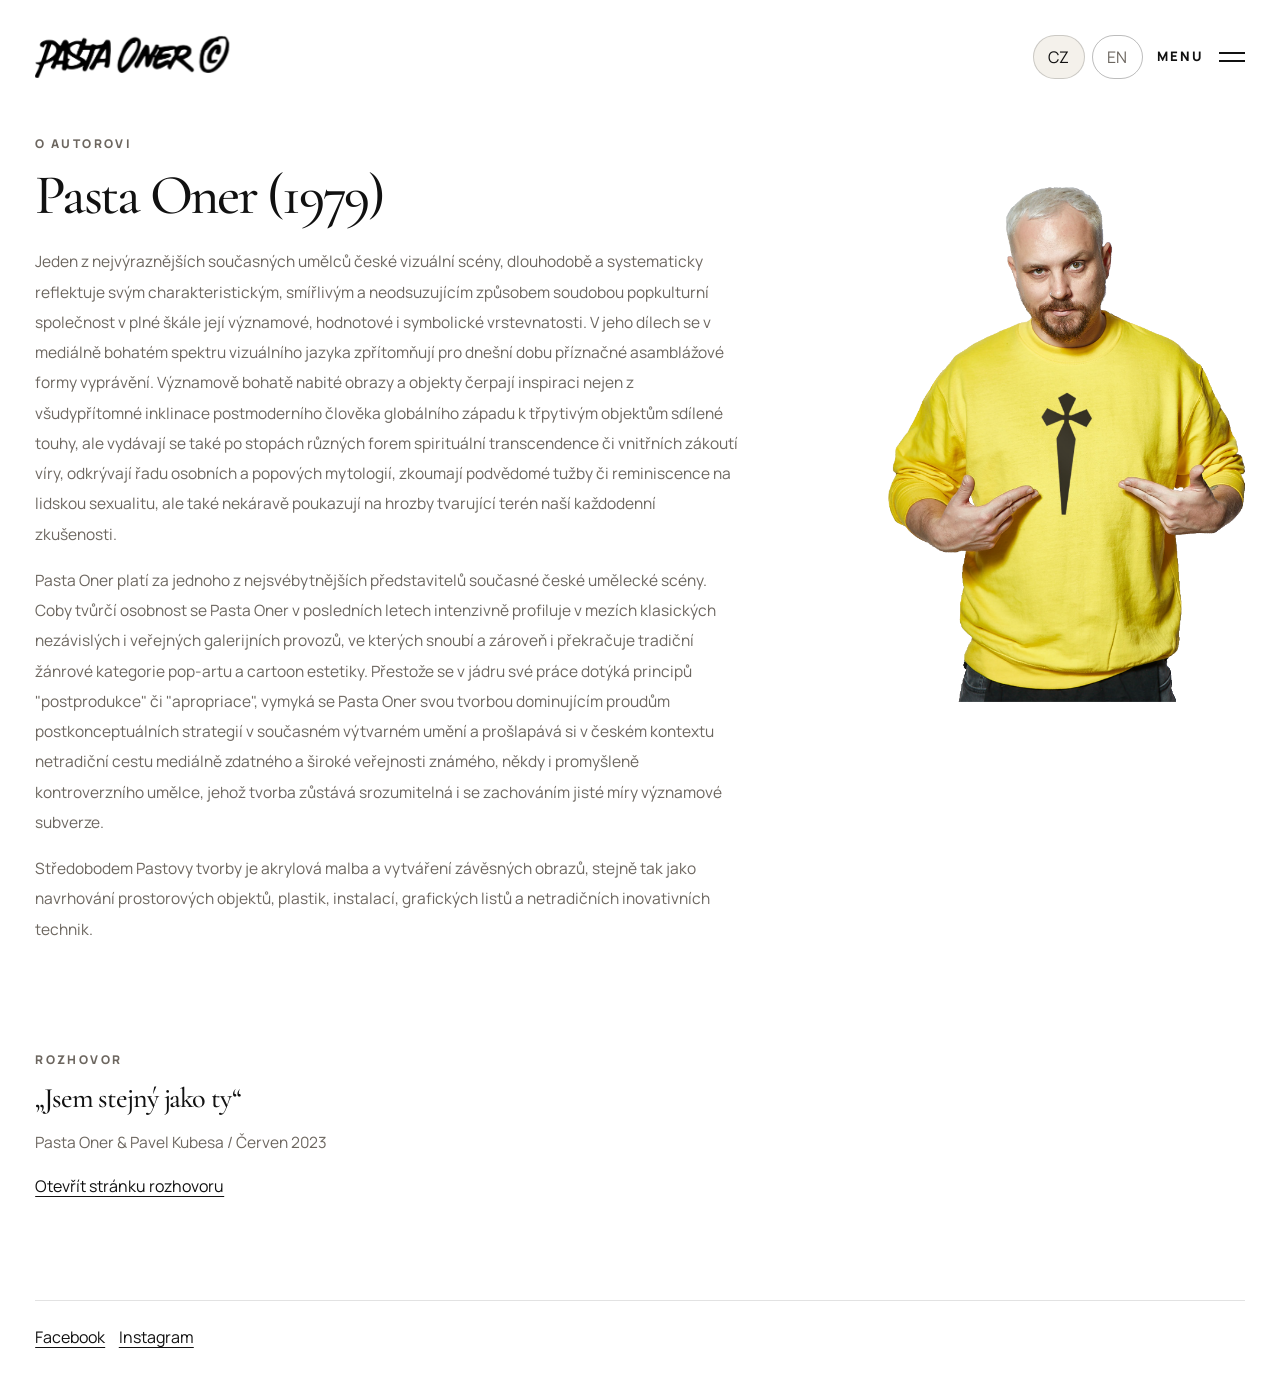
==== commit 3a8e51fc: "feat: version 2.0 minimalist redesign" ====
--- a/about.html
+++ b/about.html
@@ -25,27 +25,32 @@
 <body data-page="about">
   <div class="site-shell">
     <header class="site-header">
-      <nav class="navbar navbar-expand-xl">
-        <div class="container-fluid site-header__inner">
-          <a class="site-brand" href="index.html" aria-label="Go to homepage">
-            <img src="assets/logo.png" alt="Pasta Oner logo">
-          </a>
-          <button
-            class="navbar-toggler"
-            type="button"
-            data-bs-toggle="collapse"
-            data-bs-target="#siteNav"
-            aria-controls="siteNav"
-            aria-expanded="false"
-            aria-label="Toggle navigation"
-          >
-            <span class="navbar-toggler-icon"></span>
+      <div class="site-header__inner">
+        <a class="site-brand" href="index.html" aria-label="Go to homepage">
+          <img src="assets/logo.png" alt="Pasta Oner logo">
+        </a>
+        <div class="site-header__actions">
+          <div class="language-switch language-switch--global" role="group" aria-label="Language switch">
+            <button class="language-switch__button" type="button" data-set-lang="cs">CZ</button>
+            <button class="language-switch__button" type="button" data-set-lang="en">EN</button>
+          </div>
+          <button class="menu-toggle" type="button" data-menu-toggle aria-controls="siteNavPanel" aria-expanded="false">
+            <span class="menu-toggle__label" data-ui="menu_open">Menu</span>
+            <span class="menu-toggle__icon" aria-hidden="true"></span>
           </button>
-          <div class="collapse navbar-collapse" id="siteNav">
-            <ul class="navbar-nav ms-auto site-nav" data-site-nav></ul>
-          </div>
         </div>
-      </nav>
+      </div>
+      <div class="menu-panel" id="siteNavPanel" data-menu-panel aria-hidden="true">
+        <div class="menu-panel__header">
+          <span class="menu-panel__eyebrow">Pasta Oner</span>
+          <button class="menu-close" type="button" data-menu-close aria-label="Close menu" data-ui="menu_close">Close</button>
+        </div>
+        <div class="menu-panel__body">
+          <p class="menu-panel__intro" data-ui="menu_intro">A minimal archive of artworks, exhibitions, writing, and direct contact.</p>
+          <ul class="site-nav" data-site-nav></ul>
+        </div>
+      </div>
+      <button class="menu-backdrop" type="button" data-menu-close tabindex="-1" aria-hidden="true"></button>
     </header>
 
     <main class="page-main">
@@ -53,10 +58,6 @@
         <div class="about-layout__copy">
           <span class="section-kicker" data-about-kicker></span>
           <h1 class="display-title" data-about-title></h1>
-          <div class="language-switch" role="tablist" aria-label="Biography language">
-            <button class="language-switch__button is-active" type="button" data-lang-toggle="cs">CZ</button>
-            <button class="language-switch__button" type="button" data-lang-toggle="en">EN</button>
-          </div>
           <div class="body-copy bio-copy" data-bio-copy></div>
         </div>
         <aside class="media-panel media-panel--portrait">
@@ -67,10 +68,10 @@
       </section>
 
       <section class="section-line interview-teaser">
-        <span class="section-kicker">Interview</span>
+        <span class="section-kicker" data-ui="interview">Interview</span>
         <h2 class="section-title section-title--compact" data-about-interview-title></h2>
         <p class="body-copy" data-about-interview-copy></p>
-        <a class="text-link" href="interview.html">Open interview subpage</a>
+        <a class="text-link" href="interview.html" data-ui="open_interview_subpage">Open interview subpage</a>
       </section>
     </main>
 
--- a/css/styles.css
+++ b/css/styles.css
@@ -1,14 +1,15 @@
 :root {
-  --paper: #f4f0ea;
-  --surface: #fffdf8;
-  --line: #111111;
-  --line-soft: #d8d0c6;
-  --text: #121212;
-  --text-soft: #5b554d;
-  --accent: #f0c53d;
-  --accent-red: #d62321;
-  --accent-blue: #2239a6;
-  --section-gap: clamp(2rem, 5vw, 4rem);
+  --bg: #ffffff;
+  --surface: #fbfaf8;
+  --surface-soft: #f4f1eb;
+  --text: #111111;
+  --text-soft: #6c665f;
+  --line: rgba(17, 17, 17, 0.12);
+  --line-strong: rgba(17, 17, 17, 0.28);
+  --accent: #f1d44b;
+  --shadow: 0 24px 60px rgba(17, 17, 17, 0.08);
+  --section-gap: clamp(4rem, 8vw, 7rem);
+  --shell-pad: clamp(1rem, 2.8vw, 2.2rem);
 }
 
 *,
@@ -23,9 +24,14 @@
 
 body {
   margin: 0;
+  overflow-x: hidden;
   font-family: "Manrope", sans-serif;
   color: var(--text);
-  background: var(--paper);
+  background: var(--bg);
+}
+
+body.menu-open {
+  overflow: hidden;
 }
 
 a {
@@ -38,21 +44,46 @@
   max-width: 100%;
 }
 
+button,
+input,
+textarea,
+select {
+  font: inherit;
+}
+
+::selection {
+  background: rgba(241, 212, 75, 0.55);
+}
+
 .site-shell {
-  max-width: 1360px;
+  max-width: 1520px;
   margin: 0 auto;
-  padding: 1rem clamp(0.8rem, 2vw, 1.4rem) 2rem;
+  padding: var(--shell-pad) var(--shell-pad) 2rem;
 }
 
 .site-header {
-  margin-bottom: clamp(1.5rem, 3vw, 2.5rem);
+  position: relative;
+  margin-bottom: clamp(2rem, 4vw, 3.5rem);
 }
 
 .site-header__inner {
-  padding: 0.65rem 0;
-  border-top: 1px solid var(--line);
-  border-bottom: 1px solid var(--line);
+  display: flex;
   align-items: center;
+  justify-content: space-between;
+  gap: 1rem;
+}
+
+.site-header__actions {
+  display: flex;
+  align-items: center;
+  flex-wrap: wrap;
+  justify-content: flex-end;
+  gap: 0.9rem;
+}
+
+.site-brand {
+  position: relative;
+  z-index: 22;
 }
 
 .site-brand img {
@@ -60,92 +91,232 @@
   height: 42px;
 }
 
-.navbar {
-  padding: 0;
-}
-
-.navbar-collapse {
-  justify-content: flex-end;
-}
-
-.navbar-toggler {
-  border: 2px solid var(--line);
-  border-radius: 0;
-  padding: 0.55rem 0.85rem;
-}
-
-.navbar-toggler:focus {
-  box-shadow: 0 0 0 0.18rem rgba(240, 197, 61, 0.25);
-}
-
-.site-nav {
-  align-items: center;
-  gap: 0.6rem;
-}
-
-.site-nav .nav-item {
+.menu-toggle,
+.menu-close {
+  appearance: none;
+  border: 0;
+  background: transparent;
+  color: var(--text);
+  cursor: pointer;
+}
+
+.menu-toggle {
   position: relative;
-}
-
-.site-nav .nav-link {
-  position: relative;
+  z-index: 22;
   display: inline-flex;
   align-items: center;
-  justify-content: center;
-  min-width: 126px;
-  padding: 0.75rem 1rem !important;
-  border: 2px solid var(--line);
-  border-radius: 0;
-  background: var(--surface);
-  color: var(--text);
-  font-size: 0.9rem;
+  gap: 0.9rem;
+  padding: 0.25rem 0;
+}
+
+.menu-toggle__label,
+.menu-close {
+  font-size: 0.82rem;
   font-weight: 800;
-  letter-spacing: 0.02em;
-  transition: transform 160ms ease, background-color 160ms ease;
-}
-
-.site-nav .nav-link:hover,
-.site-nav .nav-link:focus-visible {
-  background: #ffffff;
-  transform: translateY(-1px);
-}
-
-.site-nav .nav-link.active {
-  background: var(--accent);
-}
-
-.nav-link__label {
+  letter-spacing: 0.16em;
+  text-transform: uppercase;
+}
+
+.menu-toggle__icon {
+  position: relative;
+  display: inline-block;
+  width: 26px;
+  height: 10px;
+}
+
+.menu-toggle__icon::before,
+.menu-toggle__icon::after {
+  content: "";
+  position: absolute;
+  left: 0;
+  width: 100%;
+  height: 2px;
+  background: currentColor;
+  transform-origin: center;
+  transition: transform 260ms cubic-bezier(0.22, 1, 0.36, 1), top 260ms ease;
+}
+
+.menu-toggle__icon::before {
+  top: 0;
+}
+
+.menu-toggle__icon::after {
+  top: 8px;
+}
+
+.menu-panel {
+  position: fixed;
+  top: 0;
+  right: 0;
+  z-index: 30;
+  display: flex;
+  flex-direction: column;
+  gap: 1.75rem;
+  width: min(33vw, 460px);
+  min-width: 320px;
+  height: 100vh;
+  padding: 1.4rem var(--shell-pad) 2rem;
+  background: rgba(255, 255, 255, 0.98);
+  border-left: 1px solid var(--line);
+  box-shadow: -28px 0 80px rgba(17, 17, 17, 0.08);
+  backdrop-filter: blur(14px);
+  transform: translateX(104%);
+  opacity: 0;
+  pointer-events: none;
+  transition:
+    transform 380ms cubic-bezier(0.22, 1, 0.36, 1),
+    opacity 220ms ease;
+}
+
+.menu-panel__header {
+  display: flex;
+  align-items: center;
+  justify-content: space-between;
+  gap: 1rem;
+}
+
+.menu-panel__eyebrow {
+  font-size: 0.8rem;
+  font-weight: 800;
+  letter-spacing: 0.16em;
+  text-transform: uppercase;
+  color: var(--text-soft);
+}
+
+.menu-panel__body {
+  display: grid;
+  gap: 2rem;
+}
+
+.menu-panel__intro {
+  max-width: 18rem;
+  margin: 0;
+  color: var(--text-soft);
+  font-size: 0.95rem;
+  line-height: 1.9;
+}
+
+.menu-backdrop {
+  position: fixed;
+  inset: 0;
+  z-index: 25;
+  border: 0;
+  background: rgba(17, 17, 17, 0.14);
+  opacity: 0;
+  pointer-events: none;
+  transition: opacity 240ms ease;
+}
+
+body.menu-open .menu-panel {
+  transform: translateX(0);
+  opacity: 1;
+  pointer-events: auto;
+}
+
+body.menu-open .menu-backdrop {
+  opacity: 1;
+  pointer-events: auto;
+}
+
+body.menu-open .menu-toggle__icon::before {
+  top: 4px;
+  transform: rotate(45deg);
+}
+
+body.menu-open .menu-toggle__icon::after {
+  top: 4px;
+  transform: rotate(-45deg);
+}
+
+.site-nav {
+  display: grid;
+  gap: 0.15rem;
+  padding: 0;
+  margin: 0;
+  list-style: none;
+}
+
+.site-nav__item {
+  position: relative;
+}
+
+.menu-link {
+  position: relative;
+  display: grid;
+  grid-template-columns: 2.2rem minmax(0, 1fr);
+  align-items: baseline;
+  gap: 1rem;
+  padding: 0.9rem 0.25rem 1rem 0;
+  border-top: 1px solid var(--line);
+  overflow: visible;
+}
+
+.site-nav__item:last-child .menu-link {
+  border-bottom: 1px solid var(--line);
+}
+
+.menu-link__index {
+  font-size: 0.72rem;
+  font-weight: 800;
+  letter-spacing: 0.18em;
+  text-transform: uppercase;
+  color: var(--text-soft);
+}
+
+.menu-link__label {
   position: relative;
   z-index: 2;
-}
-
-.nav-link__hand {
+  display: inline-block;
+  font-family: "Cormorant Garamond", serif;
+  font-size: clamp(2rem, 3.4vw, 3.3rem);
+  line-height: 0.94;
+  letter-spacing: -0.04em;
+}
+
+.menu-link__hand {
   position: absolute;
-  top: calc(100% + 0.7rem);
-  left: calc(50% - 70px);
-  width: 52px;
+  left: 3.2rem;
+  top: calc(100% - 0.65rem);
+  width: 46px;
   opacity: 0;
+  transform: translate(-50%, 16px) rotate(-8deg);
   pointer-events: none;
-  transform: translate(-50%, 0.65rem) rotate(-8deg);
-  transition: opacity 160ms ease, transform 160ms ease;
-}
-
-.nav-link__hand img {
+  transition: transform 260ms cubic-bezier(0.22, 1, 0.36, 1), opacity 180ms ease;
+}
+
+.menu-link__hand img {
   width: 100%;
   height: auto;
 }
 
-.nav-link__hand--alt {
-  top: -2.4rem;
-  left: 50%;
-  width: 42px;
-  transform: translate(-50%, 0.5rem) rotate(10deg);
-}
-
-.site-nav .nav-link:hover .nav-link__hand,
-.site-nav .nav-link:focus-visible .nav-link__hand {
+.menu-link__hand--alt {
+  left: auto;
+  right: -0.25rem;
+  top: 0.1rem;
+  width: 40px;
+  transform: translate(16px, -10px) rotate(12deg);
+}
+
+.menu-link:hover .menu-link__hand,
+.menu-link:focus-visible .menu-link__hand,
+.menu-link.active .menu-link__hand {
   opacity: 1;
-  transform: translate(-50%, 0) rotate(0deg);
+  transform: translate(0, 0) rotate(0deg);
+}
+
+.menu-link.active .menu-link__label {
+  color: #000000;
+}
+
+.menu-link.active::after {
+  content: "";
+  position: absolute;
+  left: 2.2rem;
+  right: 0;
+  bottom: 0.35rem;
+  height: 0.4rem;
+  background: rgba(241, 212, 75, 0.5);
+  z-index: 1;
 }
 
 .page-main {
@@ -154,8 +325,8 @@
 }
 
 .section-line {
-  padding-top: clamp(1.4rem, 3vw, 2rem);
-  border-top: 1px solid var(--line);
+  padding-top: 0;
+  border-top: 0;
 }
 
 .landing-grid,
@@ -163,26 +334,40 @@
 .about-layout,
 .contact-layout {
   display: grid;
-  grid-template-columns: minmax(0, 1fr) minmax(320px, 0.86fr);
-  gap: clamp(1.5rem, 4vw, 4rem);
+  grid-template-columns: minmax(0, 1.38fr) minmax(260px, 0.72fr);
+  gap: clamp(2.5rem, 6vw, 7rem);
   align-items: start;
+}
+
+[data-page="home"] .landing-grid {
+  grid-template-columns: minmax(0, 1.55fr) minmax(250px, 0.5fr);
+}
+
+[data-page="about"] .about-layout {
+  grid-template-columns: minmax(0, 1.22fr) minmax(240px, 0.56fr);
+}
+
+[data-page="contact"] .contact-layout {
+  grid-template-columns: minmax(0, 1.24fr) minmax(240px, 0.62fr);
 }
 
 .page-intro__copy,
 .about-layout__copy,
-.contact-layout__copy {
+.contact-layout__copy,
+.landing-grid > div,
+.page-intro > div {
   min-width: 0;
 }
 
 .section-kicker,
 .micro-label {
   display: inline-block;
-  margin-bottom: 0.85rem;
-  color: var(--text-soft);
-  font-size: 0.78rem;
+  margin-bottom: 1rem;
+  font-size: 0.75rem;
   font-weight: 800;
-  letter-spacing: 0.18em;
+  letter-spacing: 0.2em;
   text-transform: uppercase;
+  color: var(--text-soft);
 }
 
 .display-title,
@@ -190,26 +375,28 @@
 .section-link__title,
 .exhibition-item__title,
 .timeline-group__year,
-.info-block__title {
+.info-block__title,
+.artwork-card__title {
+  margin: 0;
   font-family: "Cormorant Garamond", serif;
-  letter-spacing: -0.035em;
   line-height: 0.95;
+  letter-spacing: -0.04em;
 }
 
 .display-title {
-  margin: 0 0 1rem;
-  font-size: clamp(2.6rem, 5.8vw, 4.8rem);
   max-width: none;
   width: 100%;
+  margin-bottom: 1.5rem;
+  font-size: clamp(2.4rem, 4.4vw, 4.3rem);
 }
 
 .section-title {
-  margin: 0 0 0.8rem;
-  font-size: clamp(2rem, 4.6vw, 3.4rem);
+  font-size: clamp(1.8rem, 3.1vw, 2.8rem);
+  margin-bottom: 0.95rem;
 }
 
 .section-title--compact {
-  font-size: clamp(2rem, 4vw, 3rem);
+  font-size: clamp(1.5rem, 2.2vw, 2.05rem);
 }
 
 .lead-copy,
@@ -219,19 +406,20 @@
 .section-link__text,
 .timeline-group__items li,
 .info-block p {
-  color: var(--text-soft);
-  line-height: 1.75;
+  margin-top: 0;
+  color: var(--text-soft);
+  line-height: 1.95;
 }
 
 .lead-copy {
-  max-width: 48rem;
-  margin-bottom: 1rem;
-  font-size: 1.02rem;
+  max-width: 56rem;
+  margin-bottom: 1.25rem;
+  font-size: 1rem;
 }
 
 .body-copy {
   max-width: 56rem;
-  font-size: 1rem;
+  font-size: 0.97rem;
 }
 
 .body-copy--compact {
@@ -239,14 +427,13 @@
 }
 
 .body-copy--muted {
-  color: #6c665f;
+  color: var(--text-soft);
 }
 
 .page-note {
-  max-width: 42rem;
+  max-width: 50rem;
   margin-bottom: 0;
-  font-size: 0.98rem;
-  font-weight: 600;
+  font-size: 0.93rem;
 }
 
 .hero-actions,
@@ -254,53 +441,62 @@
 .site-footer__links {
   display: flex;
   flex-wrap: wrap;
-  gap: 0.8rem;
+  gap: 0.85rem;
 }
 
 .hero-actions {
-  margin-top: 1.5rem;
+  margin-top: 2rem;
 }
 
 .button-link {
   display: inline-flex;
   align-items: center;
   justify-content: center;
-  min-height: 50px;
-  padding: 0.8rem 1.2rem;
-  border: 2px solid var(--line);
-  border-radius: 0;
-  background: var(--surface);
+  min-height: 48px;
+  padding: 0.8rem 1.25rem;
+  border: 1px solid var(--line-strong);
+  border-radius: 999px;
+  background: transparent;
+  font-size: 0.86rem;
   font-weight: 800;
+  letter-spacing: 0.08em;
+  text-transform: uppercase;
+  transition:
+    transform 180ms ease,
+    border-color 180ms ease,
+    background-color 180ms ease;
+}
+
+.button-link:hover,
+.button-link:focus-visible {
+  transform: translateY(-1px);
+  border-color: var(--text);
 }
 
 .button-link--filled {
   background: var(--accent);
+  border-color: rgba(17, 17, 17, 0.18);
 }
 
 .text-link,
-.info-link {
+.info-link,
+.artwork-card__link {
   text-decoration: underline;
-  text-underline-offset: 0.22em;
+  text-underline-offset: 0.24em;
 }
 
 .poster-panel,
 .media-panel {
-  border: 0;
-  background: transparent;
-}
-
-.poster-panel {
-  padding: 0;
+  width: 100%;
+  justify-self: end;
 }
 
 .poster-panel__image,
 .media-panel__image {
-  border: 1px solid var(--line-soft);
-  background: #ffffff;
   display: flex;
   align-items: center;
   justify-content: center;
-  overflow: hidden;
+  overflow: visible;
 }
 
 .poster-panel__image img,
@@ -308,211 +504,309 @@
   width: 100%;
   height: 100%;
   object-fit: contain;
-}
-
-.media-panel--hero .media-panel__image,
-.poster-panel--hero .poster-panel__image {
-  min-height: clamp(420px, 70vh, 760px);
-}
-
-.media-panel--portrait .media-panel__image {
-  min-height: clamp(420px, 74vh, 820px);
-}
-
-.about-layout__copy .language-switch {
-  margin: 0 0 1.4rem;
-}
-
-.bio-copy {
-  max-width: 48rem;
+  box-shadow: var(--shadow);
+}
+
+[data-page="home"] .poster-panel {
+  max-width: 350px;
+}
+
+[data-page="home"] .poster-panel__image {
+  min-height: clamp(320px, 60vh, 620px);
+}
+
+[data-page="works"] .media-panel,
+[data-page="exhibitions"] .poster-panel,
+[data-page="interview"] .media-panel {
+  max-width: 390px;
+}
+
+[data-page="works"] .media-panel__image,
+[data-page="exhibitions"] .poster-panel__image,
+[data-page="interview"] .media-panel__image {
+  min-height: clamp(300px, 54vh, 560px);
+}
+
+[data-page="about"] .media-panel--portrait {
+  max-width: 360px;
+  position: sticky;
+  top: 2rem;
+  padding-top: clamp(1rem, 4vw, 2.8rem);
+}
+
+[data-page="about"] .media-panel--portrait .media-panel__image {
+  min-height: clamp(320px, 60vh, 700px);
+  justify-content: flex-end;
+}
+
+[data-page="about"] .media-panel--portrait .media-panel__image img {
+  width: auto;
+  height: min(60vh, 700px);
+  max-width: 100%;
+  box-shadow: none;
 }
 
 .landing-info {
   display: grid;
   grid-template-columns: repeat(2, minmax(0, 1fr));
+  gap: clamp(1.5rem, 4vw, 3.5rem);
+}
+
+.landing-info > div {
+  max-width: none;
+}
+
+.section-heading {
+  max-width: none;
+  margin-bottom: 1.5rem;
+}
+
+.section-links {
+  display: grid;
+  border-top: 1px solid var(--line);
+}
+
+.section-link {
+  display: grid;
+  grid-template-columns: 56px minmax(0, 1fr) auto;
   gap: 1.5rem;
-}
-
-.section-heading {
-  max-width: 56rem;
-  margin-bottom: 0.75rem;
-}
-
-.section-links,
-.artwork-list,
-.essay-list {
-  display: grid;
-}
-
-.section-link,
-.practice-item,
-.qa-thread {
-  border-top: 1px solid var(--line-soft);
-}
-
-.section-link {
-  display: grid;
-  grid-template-columns: 48px minmax(0, 220px) 1fr auto;
-  gap: 1rem;
-  align-items: center;
-  padding: 1.2rem 0;
-}
-
-.section-link:last-child,
-.practice-item:last-child,
-.qa-thread:last-child {
-  border-bottom: 1px solid var(--line-soft);
+  align-items: end;
+  padding: 1.35rem 0;
+  border-bottom: 1px solid var(--line);
+  transition: padding-left 180ms ease;
+}
+
+.section-link:hover,
+.section-link:focus-visible {
+  padding-left: 0.35rem;
 }
 
 .section-link__index {
-  color: var(--text-soft);
-  font-size: 0.82rem;
+  font-size: 0.74rem;
   font-weight: 800;
+  letter-spacing: 0.18em;
+  text-transform: uppercase;
+  color: var(--text-soft);
+}
+
+.section-link__content {
+  display: grid;
+  gap: 0.35rem;
 }
 
 .section-link__title {
-  margin: 0;
-  font-size: clamp(2rem, 4vw, 2.8rem);
+  font-size: clamp(2rem, 3vw, 3rem);
 }
 
 .section-link__text {
-  margin: 0;
+  max-width: 30rem;
+  margin-bottom: 0;
 }
 
 .section-link__arrow,
 .exhibition-item__toggle {
-  font-size: 0.86rem;
+  font-size: 0.78rem;
   font-weight: 800;
+  letter-spacing: 0.18em;
   text-transform: uppercase;
-  letter-spacing: 0.12em;
+  color: var(--text-soft);
 }
 
 .artwork-note {
-  max-width: 54rem;
+  max-width: 40rem;
   margin-bottom: 0;
 }
 
 .artwork-list {
+  display: grid;
   grid-template-columns: repeat(3, minmax(0, 1fr));
-  gap: 1.2rem;
-  margin-top: 1.5rem;
-}
-
-.artwork-card__title {
-  font-family: "Cormorant Garamond", serif;
-  letter-spacing: -0.035em;
+  gap: 1.25rem;
+}
+
+.available-grid {
+  display: grid;
+  grid-template-columns: repeat(3, minmax(0, 1fr));
+  gap: 1.25rem;
 }
 
 .artwork-card {
-  position: relative;
-  min-height: 430px;
-  border: 1px solid var(--line-soft);
-  background: #ffffff;
+  display: flex;
+  flex-direction: column;
+  min-height: 100%;
+  border: 1px solid var(--line);
+  border-radius: 24px;
+  background: var(--bg);
   overflow: hidden;
-}
-
-.artwork-card__image,
+  transition:
+    transform 220ms ease,
+    box-shadow 220ms ease,
+    border-color 220ms ease;
+}
+
+.artwork-card:hover,
+.artwork-card:focus-within {
+  transform: translateY(-4px);
+  box-shadow: 0 24px 44px rgba(17, 17, 17, 0.08);
+  border-color: rgba(17, 17, 17, 0.2);
+}
+
+.artwork-card__image {
+  aspect-ratio: 1 / 0.92;
+  overflow: hidden;
+  background: var(--surface-soft);
+}
+
 .artwork-card__image img {
   width: 100%;
   height: 100%;
-}
-
-.artwork-card__image img {
   object-fit: cover;
   transition: transform 220ms ease;
 }
 
-.artwork-card__overlay {
-  position: absolute;
-  inset: 0;
-  display: flex;
-  flex-direction: column;
-  justify-content: space-between;
-  padding: 1rem;
-  background:
-    linear-gradient(180deg, rgba(18, 18, 18, 0.08) 0%, rgba(18, 18, 18, 0.68) 100%);
-  color: #ffffff;
-  opacity: 0;
-  transition: opacity 180ms ease;
+.artwork-card:hover .artwork-card__image img,
+.artwork-card:focus-within .artwork-card__image img {
+  transform: scale(1.03);
+}
+
+.artwork-card__body {
+  display: grid;
+  gap: 0.8rem;
+  padding: 1.1rem 1.1rem 1.2rem;
 }
 
 .artwork-card__meta {
   display: flex;
   align-items: center;
   justify-content: space-between;
-  gap: 0.75rem;
+  gap: 0.6rem;
 }
 
 .artwork-card__index {
-  font-size: 0.78rem;
+  font-size: 0.72rem;
+  font-weight: 800;
+  letter-spacing: 0.18em;
+  text-transform: uppercase;
+  color: var(--text-soft);
+}
+
+.artwork-card__title {
+  font-size: clamp(1.55rem, 2.1vw, 2.1rem);
+}
+
+.artwork-card__medium,
+.artwork-card__note {
+  margin: 0;
+  color: var(--text-soft);
+  font-size: 0.92rem;
+  line-height: 1.85;
+}
+
+.artwork-card__link {
+  margin-top: 0.2rem;
+  font-size: 0.88rem;
+}
+
+.available-card {
+  display: flex;
+  flex-direction: column;
+  min-height: 100%;
+  border: 1px solid var(--line);
+  border-radius: 24px;
+  background: var(--bg);
+  overflow: hidden;
+}
+
+.available-card__image {
+  aspect-ratio: 1 / 0.92;
+  overflow: hidden;
+  background: var(--surface-soft);
+}
+
+.available-card__image img {
+  width: 100%;
+  height: 100%;
+  object-fit: cover;
+}
+
+.available-card__body {
+  display: grid;
+  gap: 0.65rem;
+  padding: 1.1rem;
+}
+
+.available-card__meta {
+  display: flex;
+  align-items: center;
+  justify-content: space-between;
+  gap: 0.6rem;
+}
+
+.available-card__code {
+  font-size: 0.72rem;
+  font-weight: 800;
+  letter-spacing: 0.18em;
+  text-transform: uppercase;
+  color: var(--text-soft);
+}
+
+.available-card__title {
+  margin: 0;
+  font-family: "Cormorant Garamond", serif;
+  font-size: clamp(1.5rem, 2.1vw, 2rem);
+  line-height: 0.98;
+  letter-spacing: -0.04em;
+}
+
+.available-card__type,
+.available-card__size {
+  margin: 0;
+  color: var(--text-soft);
+  font-size: 0.92rem;
+  line-height: 1.8;
+}
+
+.available-card__link {
+  margin-top: 0.1rem;
+  font-size: 0.88rem;
+}
+
+.status-pill {
+  display: inline-flex;
+  align-items: center;
+  padding: 0.38rem 0.72rem;
+  border-radius: 999px;
+  background: rgba(241, 212, 75, 0.34);
+  color: var(--text);
+  font-size: 0.72rem;
   font-weight: 800;
   letter-spacing: 0.14em;
   text-transform: uppercase;
 }
 
-.artwork-card__copy {
-  display: grid;
-  gap: 0.45rem;
-}
-
-.artwork-card__title {
-  margin: 0;
-  font-size: clamp(2rem, 3vw, 2.8rem);
-  line-height: 0.96;
-}
-
-.artwork-card__medium,
-.artwork-card__note {
-  margin: 0;
-  color: rgba(255, 255, 255, 0.88);
-  line-height: 1.6;
-}
-
-.artwork-card__link {
-  color: #ffffff;
-  text-decoration: underline;
-  text-underline-offset: 0.22em;
-}
-
-.artwork-card__overlay .status-pill {
-  border-color: rgba(255, 255, 255, 0.75);
-  background: rgba(17, 17, 17, 0.22);
-  color: #ffffff;
-}
-
-.artwork-card:hover .artwork-card__overlay,
-.artwork-card:focus-within .artwork-card__overlay {
-  opacity: 1;
-}
-
-.artwork-card:hover .artwork-card__image img,
-.artwork-card:focus-within .artwork-card__image img {
-  transform: scale(1.03);
-}
-
-.status-pill {
-  display: inline-flex;
-  padding: 0.38rem 0.7rem;
-  border: 1px solid var(--line);
-  background: var(--surface);
-  color: var(--text);
-  font-size: 0.8rem;
-  font-weight: 800;
-  text-transform: uppercase;
-  letter-spacing: 0.12em;
+.current-exhibition-meta {
+  align-items: center;
+  gap: 0.75rem;
+  margin-bottom: 1.2rem;
+}
+
+.current-exhibition-copy {
+  display: grid;
+  gap: 0.65rem;
+  max-width: 32rem;
+}
+
+.current-exhibition-copy .section-title {
+  margin-bottom: 0;
 }
 
 .exhibitions-stack {
   display: grid;
-  gap: 0.8rem;
+  gap: 0;
+  border-top: 1px solid var(--line);
 }
 
 .exhibition-item {
-  border-top: 1px solid var(--line-soft);
-}
-
-.exhibition-item:last-child {
-  border-bottom: 1px solid var(--line-soft);
+  border-bottom: 1px solid var(--line);
 }
 
 .exhibition-item summary {
@@ -526,9 +820,9 @@
 .exhibition-item__summary {
   display: grid;
   grid-template-columns: 90px minmax(0, 1fr) auto;
-  gap: 1rem;
+  gap: 1.2rem;
   align-items: start;
-  padding: 1.1rem 0;
+  padding: 1.35rem 0;
   cursor: pointer;
 }
 
@@ -537,318 +831,296 @@
   align-items: center;
   justify-content: center;
   min-height: 32px;
-  padding: 0.35rem 0.5rem;
-  background: var(--accent);
-  border: 1px solid var(--line);
-  font-size: 0.74rem;
+  padding: 0.3rem 0.5rem;
+  border-radius: 999px;
+  background: var(--surface-soft);
+  font-size: 0.72rem;
+  font-weight: 800;
+  letter-spacing: 0.14em;
+  text-transform: uppercase;
+}
+
+.exhibition-item__headline p {
+  margin: 0;
+  color: var(--text-soft);
+  line-height: 1.85;
+}
+
+.exhibition-item__title {
+  margin-bottom: 0.35rem;
+  font-size: clamp(1.8rem, 2.6vw, 2.5rem);
+}
+
+.exhibition-item__body {
+  display: grid;
+  gap: 1.1rem;
+  padding: 0 0 1.5rem;
+}
+
+.exhibition-gallery {
+  display: grid;
+  grid-template-columns: repeat(2, minmax(0, 1fr));
+  gap: 1rem;
+}
+
+.exhibition-gallery__item {
+  margin: 0;
+  overflow: hidden;
+  border-radius: 22px;
+  background: var(--surface-soft);
+}
+
+.exhibition-gallery__item img {
+  width: 100%;
+  aspect-ratio: 1 / 0.9;
+  object-fit: cover;
+}
+
+.archive-toggle {
+  padding-top: 0;
+}
+
+.archive-toggle > summary {
+  display: inline-flex;
+  align-items: center;
+  gap: 0.7rem;
+  padding: 0.9rem 1.15rem;
+  border: 1px solid var(--line-strong);
+  border-radius: 999px;
+  cursor: pointer;
+  list-style: none;
+  font-size: 0.82rem;
   font-weight: 800;
   letter-spacing: 0.12em;
   text-transform: uppercase;
 }
 
-.exhibition-item__headline p {
-  margin: 0;
-  color: var(--text-soft);
-  line-height: 1.65;
-}
-
-.exhibition-item__title {
-  margin: 0 0 0.3rem;
-  font-size: clamp(2rem, 4vw, 3rem);
-}
-
-.exhibition-item__body {
-  display: grid;
-  gap: 1rem;
-  padding: 0 0 1.25rem;
-}
-
-.exhibition-gallery {
-  display: grid;
-  grid-template-columns: repeat(2, minmax(0, 1fr));
-  gap: 1rem;
-}
-
-.exhibition-gallery__item {
-  margin: 0;
-  border: 1px solid var(--line-soft);
-  background: #ffffff;
-}
-
-.exhibition-gallery__item img {
-  width: 100%;
-  aspect-ratio: 1.18;
-  object-fit: cover;
-}
-
-.archive-toggle {
-  padding-top: 0.2rem;
-}
-
-.archive-toggle > summary {
-  cursor: pointer;
-  list-style: none;
-  display: inline-flex;
-  align-items: center;
-  gap: 0.7rem;
-  padding: 0.85rem 1rem;
-  border: 2px solid var(--line);
-  background: var(--surface);
-  font-size: 0.9rem;
-  font-weight: 800;
-  letter-spacing: 0.04em;
-}
-
 .archive-toggle > summary::-webkit-details-marker {
   display: none;
 }
 
 .archive-toggle__content {
   display: grid;
-  gap: 1.5rem;
-  padding-top: 1.5rem;
-}
-
-.current-exhibition-copy {
-  display: grid;
-  gap: 0.55rem;
-  max-width: 42rem;
-}
-
-.current-exhibition-meta {
-  margin-bottom: 0.9rem;
-  align-items: center;
-}
-
-.current-exhibition-copy .section-title {
-  margin-bottom: 0;
+  gap: 2rem;
+  padding-top: 1.8rem;
 }
 
 .collections-list {
   display: flex;
   flex-wrap: wrap;
-  gap: 0.55rem;
+  gap: 0.6rem;
   padding: 0;
   margin: 0;
   list-style: none;
 }
 
 .collections-list li {
-  padding: 0.45rem 0.7rem;
-  border: 1px solid var(--line);
-  background: var(--surface);
+  padding: 0.52rem 0.8rem;
+  border-radius: 999px;
+  background: var(--surface-soft);
   font-size: 0.82rem;
-  font-weight: 700;
+  color: var(--text-soft);
 }
 
 .archive-columns {
   display: grid;
   grid-template-columns: repeat(3, minmax(0, 1fr));
-  gap: 1.5rem;
+  gap: 1.75rem;
 }
 
 .timeline-panel {
-  padding-top: 0.4rem;
-  border-top: 1px solid var(--line-soft);
+  display: grid;
+  gap: 0.95rem;
 }
 
 .timeline-group + .timeline-group {
-  margin-top: 1rem;
-  padding-top: 1rem;
-  border-top: 1px solid var(--line-soft);
+  margin-top: 1.2rem;
 }
 
 .timeline-group__year {
-  margin: 0 0 0.6rem;
-  font-size: 1.85rem;
+  margin-bottom: 0.6rem;
+  font-size: 1.6rem;
 }
 
 .timeline-group__items {
+  display: grid;
+  gap: 0.5rem;
   padding: 0;
   margin: 0;
   list-style: none;
-  display: grid;
-  gap: 0.55rem;
+}
+
+.bio-copy {
+  display: grid;
+  gap: 1rem;
+  max-width: 44rem;
+}
+
+.bio-copy p,
+.info-block p {
+  margin-bottom: 0;
+}
+
+.language-switch {
+  display: inline-flex;
+  gap: 0.45rem;
+  margin: 0 0 1.6rem;
+}
+
+.language-switch--global {
+  margin: 0;
+}
+
+.language-switch__button {
+  padding: 0.55rem 0.9rem;
+  border: 1px solid var(--line-strong);
+  border-radius: 999px;
+  background: transparent;
+  color: var(--text-soft);
+  cursor: pointer;
+  transition: border-color 180ms ease, background-color 180ms ease, color 180ms ease;
+}
+
+.language-switch__button.is-active,
+.language-switch__button:hover,
+.language-switch__button:focus-visible {
+  border-color: rgba(17, 17, 17, 0.18);
+  background: var(--surface-soft);
+  color: var(--text);
+}
+
+.interview-teaser {
+  max-width: 34rem;
 }
 
 .quote-block {
-  max-width: 62rem;
+  max-width: 44rem;
 }
 
 .quote-block__text {
   margin: 0;
-  font-family: "Cormorant Garamond", serif;
-  font-size: clamp(2.4rem, 5vw, 4.5rem);
-  line-height: 0.95;
+  color: var(--text-soft);
+  font-size: 1rem;
+  line-height: 1.95;
+}
+
+.interview-flow {
+  max-width: 74rem;
+  margin: 0 auto;
+}
+
+.essay-list {
+  display: grid;
+  gap: 1.1rem;
+  justify-items: center;
 }
 
 .qa-thread {
   display: grid;
-  gap: 1rem;
-  padding: 1.35rem 0;
+  gap: 0.8rem;
+  width: min(100%, 66rem);
+  justify-items: center;
 }
 
 .speech-bubble {
   position: relative;
-  max-width: 54rem;
+  width: min(100%, 50rem);
+  max-width: 50rem;
   padding: 1.1rem 1.2rem;
-  border: 2px solid var(--line);
-  border-radius: 30px;
-  background: var(--surface);
+  border: 1px solid var(--line);
+  border-radius: 28px;
+  background: var(--bg);
 }
 
 .speech-bubble::after {
   content: "";
   position: absolute;
-  bottom: -16px;
-  width: 20px;
-  height: 20px;
-  border-bottom: 2px solid var(--line);
+  bottom: -14px;
+  width: 18px;
+  height: 18px;
   background: inherit;
 }
 
 .speech-bubble--question {
-  background: #fff3c4;
+  background: #fff7cf;
 }
 
 .speech-bubble--question::after {
   left: 24px;
-  border-left: 2px solid var(--line);
-  border-radius: 0 0 0 18px;
-  transform: skewX(-18deg);
+  border-left: 1px solid var(--line);
+  border-bottom: 1px solid var(--line);
+  border-bottom-left-radius: 14px;
+  transform: skewX(-20deg);
 }
 
 .speech-bubble--answer {
-  margin-left: auto;
+  margin-inline: auto;
 }
 
 .speech-bubble--answer::after {
-  right: 26px;
-  border-right: 2px solid var(--line);
-  border-radius: 0 0 18px 0;
-  transform: skewX(18deg);
-}
-
-.speech-bubble--answer-alt {
-  background: #ffffff;
+  right: 24px;
+  border-right: 1px solid var(--line);
+  border-bottom: 1px solid var(--line);
+  border-bottom-right-radius: 14px;
+  transform: skewX(20deg);
 }
 
 .speech-bubble__label {
   display: inline-block;
-  margin-bottom: 0.6rem;
-  color: var(--text-soft);
-  font-size: 0.75rem;
+  margin-bottom: 0.65rem;
+  font-size: 0.72rem;
   font-weight: 800;
-  letter-spacing: 0.14em;
+  letter-spacing: 0.18em;
   text-transform: uppercase;
-}
-
-.speech-bubble__text {
-  margin: 0;
-  font-family: "Cormorant Garamond", serif;
-  font-size: clamp(1.65rem, 3.4vw, 2.5rem);
-  line-height: 1.02;
-}
-
-.language-switch {
-  display: inline-flex;
-  gap: 0.5rem;
-  margin: 0 0 1.2rem;
-}
-
-.language-switch__button {
-  border: 2px solid var(--line);
-  border-radius: 0;
-  background: var(--surface);
-  padding: 0.55rem 0.9rem;
-  font-size: 0.82rem;
-  font-weight: 800;
-}
-
-.language-switch__button.is-active {
-  background: var(--accent);
-}
-
-.bio-copy p,
-.info-block p {
-  margin-top: 0;
-}
-
-.practice-list {
-  display: grid;
-}
-
-.practice-item {
-  padding: 1rem 0;
-}
-
-.practice-item p {
-  margin: 0;
-  color: var(--text-soft);
-  line-height: 1.75;
-}
-
-.interview-teaser {
-  padding-top: 1.5rem;
-  border-top: 1px solid var(--line-soft);
-  max-width: 52rem;
-}
-
-.info-grid {
-  display: grid;
-  grid-template-columns: repeat(3, minmax(0, 1fr));
+  color: var(--text-soft);
+}
+
+.speech-bubble__text,
+.speech-bubble .body-copy {
+  margin: 0;
+  color: var(--text-soft);
+  font-family: "Manrope", sans-serif;
+  font-size: 0.96rem;
+  line-height: 1.9;
+}
+
+.speech-bubble .body-copy + .body-copy {
+  margin-top: 0.7rem;
+}
+
+.contact-stack {
+  display: grid;
   gap: 1.5rem;
-}
-
-.info-block {
-  padding-top: 0.25rem;
-  border-top: 1px solid var(--line-soft);
-}
-
-.info-block__title {
-  margin: 0 0 0.7rem;
-  font-size: clamp(1.8rem, 3vw, 2.6rem);
-}
-
-.stack-links {
-  display: grid;
-  gap: 0.55rem;
-}
-
-.contact-stack {
-  display: grid;
-  gap: 1.4rem;
   align-content: start;
+  max-width: 21rem;
+  justify-self: end;
 }
 
 .lead-copy--contact {
-  max-width: 40rem;
+  max-width: 34rem;
 }
 
 .lead-copy--contact p {
-  margin: 0 0 0.8rem;
+  margin-bottom: 0.95rem;
 }
 
 .lead-copy--contact p:last-child {
   margin-bottom: 0;
 }
 
-.info-block--contact,
-.info-block--legal {
-  padding-top: 0.2rem;
-}
-
-.info-block--legal {
-  max-width: 44rem;
-}
-
-.info-block--legal p {
-  font-size: 0.94rem;
-}
-
-.info-block--contact p:last-child,
-.info-block--legal p:last-child {
-  margin-bottom: 0;
+.info-block {
+  display: grid;
+  gap: 0.35rem;
+}
+
+.info-block__title {
+  font-size: clamp(1.35rem, 2vw, 1.8rem);
+  margin-bottom: 0.25rem;
+}
+
+.stack-links {
+  display: grid;
+  gap: 0.4rem;
 }
 
 .site-footer {
@@ -857,117 +1129,138 @@
 
 .site-footer__inner {
   display: flex;
-  flex-wrap: wrap;
+  align-items: center;
   justify-content: space-between;
   gap: 1rem;
-  padding-top: 1.4rem;
+  padding-top: 1.5rem;
   border-top: 1px solid var(--line);
 }
 
 .site-footer__inner p {
-  max-width: 48rem;
-  margin: 0;
-  color: var(--text-soft);
-  line-height: 1.7;
-}
-
-@media (max-width: 1199.98px) {
-  .nav-link__hand {
-    display: none;
-  }
-
-  .navbar-collapse {
-    width: 100%;
-    margin-top: 1rem;
-    padding-top: 1rem;
-    border-top: 1px solid var(--line-soft);
-  }
-
-  .site-nav,
-  .site-nav .nav-item {
-    width: 100%;
-  }
-
-  .site-nav .nav-link {
-    width: 100%;
-    min-width: 0;
-    justify-content: flex-start;
-  }
-}
-
-@media (max-width: 991.98px) {
+  margin: 0;
+  color: var(--text-soft);
+  font-size: 0.9rem;
+  line-height: 1.8;
+}
+
+@media (max-width: 1100px) {
   .landing-grid,
   .page-intro,
   .about-layout,
   .contact-layout,
   .landing-info,
-  .archive-columns,
-  .info-grid {
+  .archive-columns {
     grid-template-columns: 1fr;
   }
 
-  .section-link,
-  .exhibition-item__summary {
-    grid-template-columns: 1fr;
+  .poster-panel,
+  .media-panel,
+  .contact-stack {
+    max-width: none;
+    justify-self: stretch;
+  }
+
+  [data-page="about"] .media-panel--portrait {
+    position: static;
+    padding-top: 0;
+  }
+
+  .poster-panel__image,
+  .media-panel__image,
+  [data-page="home"] .poster-panel__image,
+  [data-page="works"] .media-panel__image,
+  [data-page="exhibitions"] .poster-panel__image,
+  [data-page="interview"] .media-panel__image {
+    min-height: auto;
+  }
+
+  [data-page="about"] .media-panel--portrait .media-panel__image img {
+    width: 100%;
+    height: auto;
   }
 
   .artwork-list {
     grid-template-columns: repeat(2, minmax(0, 1fr));
   }
-}
-
-@media (max-width: 767.98px) {
+
+  .available-grid {
+    grid-template-columns: repeat(2, minmax(0, 1fr));
+  }
+
+  .menu-panel {
+    width: min(78vw, 460px);
+  }
+}
+
+@media (max-width: 760px) {
   .site-shell {
-    padding: 0.75rem;
+    padding: 0.9rem 0.9rem 1.5rem;
+  }
+
+  .menu-panel {
+    width: 100%;
+    min-width: 0;
   }
 
   .display-title {
-    font-size: clamp(2.25rem, 9vw, 3.3rem);
     max-width: none;
-    width: 100%;
+    font-size: clamp(2rem, 10vw, 3rem);
+  }
+
+  .site-header__actions {
+    gap: 0.55rem;
+  }
+
+  .language-switch--global .language-switch__button {
+    padding-inline: 0.72rem;
   }
 
   .hero-actions,
   .site-footer__inner,
   .site-footer__links {
     flex-direction: column;
-    align-items: center;
+    align-items: flex-start;
   }
 
   .button-link {
     width: 100%;
   }
 
-  .site-footer__inner,
-  .site-footer__inner p,
-  .site-footer__links {
-    text-align: center;
-    justify-content: center;
-  }
-
-  .site-footer__inner p {
-    margin-inline: auto;
+  .landing-info,
+  .artwork-list,
+  .available-grid,
+  .exhibition-gallery {
+    grid-template-columns: 1fr;
+  }
+
+  .menu-link__hand,
+  .menu-link__hand--alt {
+    display: none;
+  }
+
+  .section-link,
+  .exhibition-item__summary {
+    grid-template-columns: 1fr;
   }
 
   .section-link__arrow {
     display: none;
   }
 
-  .exhibition-gallery {
-    grid-template-columns: 1fr;
-  }
-
-  .artwork-list {
-    grid-template-columns: 1fr;
-  }
-
-  .artwork-card__overlay {
-    opacity: 1;
-  }
-
+  .contact-stack,
   .speech-bubble,
   .speech-bubble--answer {
+    max-width: 100%;
     margin-left: 0;
-    max-width: 100%;
-  }
-}
+  }
+
+  .speech-bubble {
+    width: 100%;
+  }
+
+  .site-footer__inner,
+  .site-footer__links {
+    align-items: center;
+    text-align: center;
+  }
+}
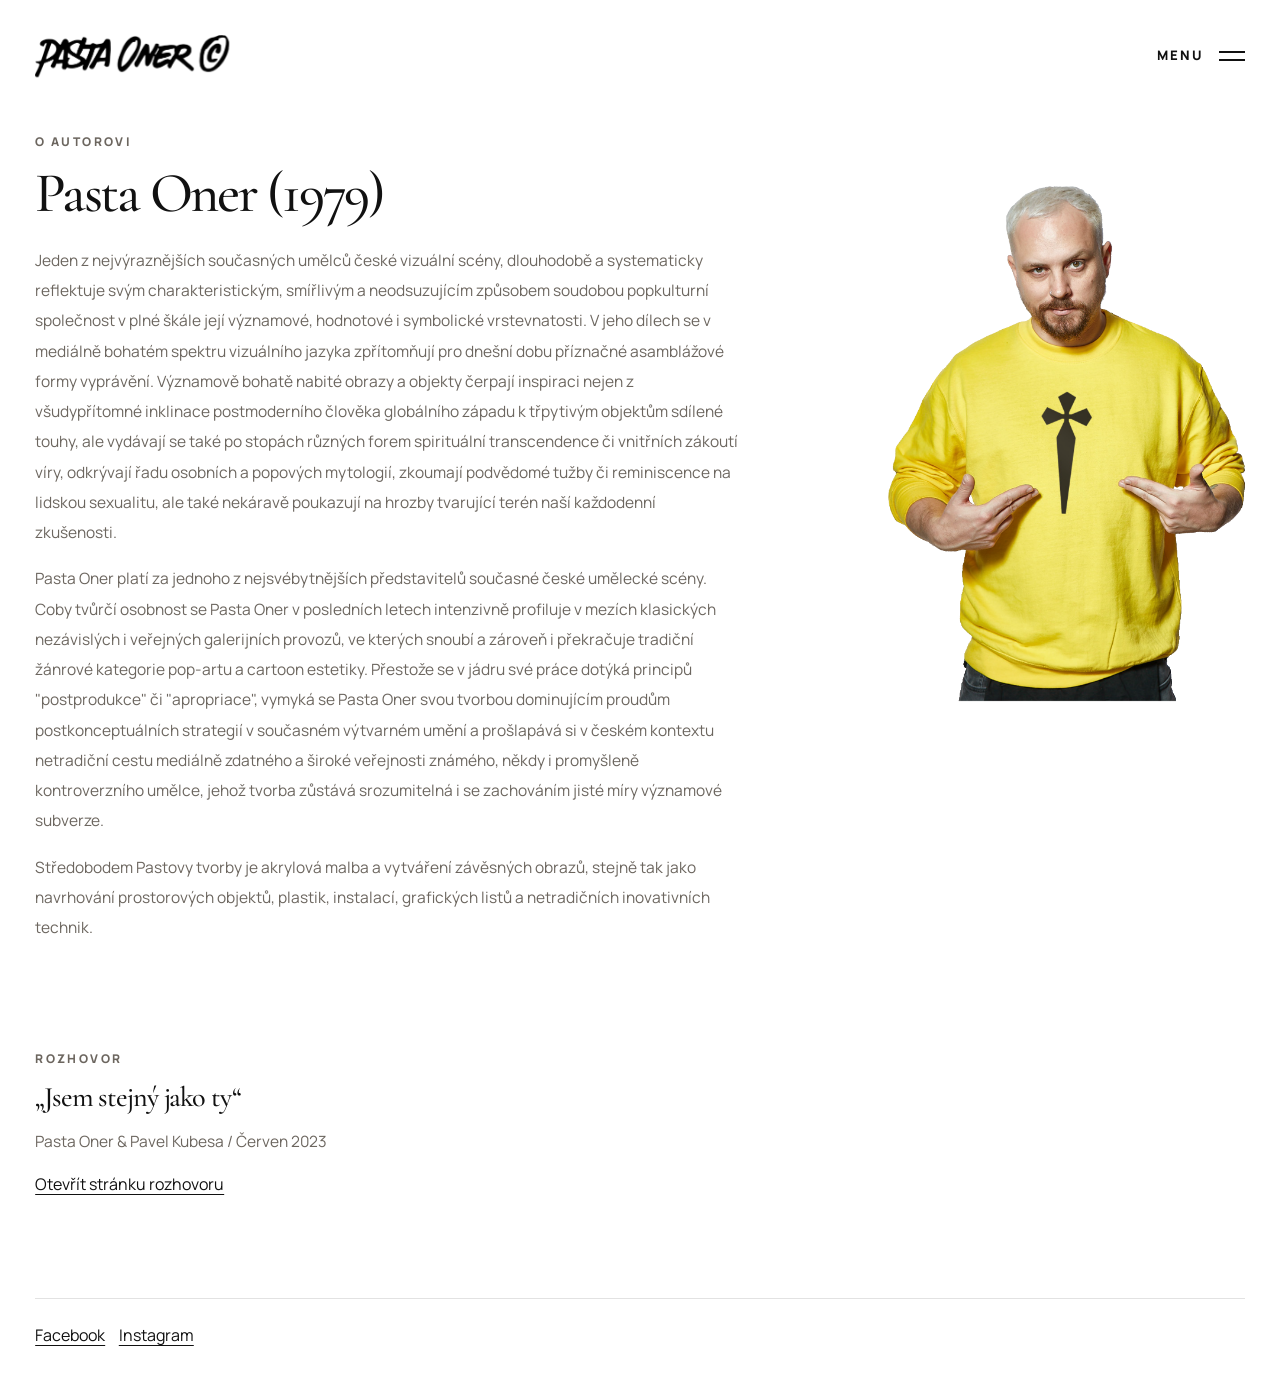
==== commit d1df97b1: "Refine menu flow and responsive structure" ====
--- a/about.html
+++ b/about.html
@@ -30,10 +30,6 @@
           <img src="assets/logo.png" alt="Pasta Oner logo">
         </a>
         <div class="site-header__actions">
-          <div class="language-switch language-switch--global" role="group" aria-label="Language switch">
-            <button class="language-switch__button" type="button" data-set-lang="cs">CZ</button>
-            <button class="language-switch__button" type="button" data-set-lang="en">EN</button>
-          </div>
           <button class="menu-toggle" type="button" data-menu-toggle aria-controls="siteNavPanel" aria-expanded="false">
             <span class="menu-toggle__label" data-ui="menu_open">Menu</span>
             <span class="menu-toggle__icon" aria-hidden="true"></span>
@@ -48,6 +44,13 @@
         <div class="menu-panel__body">
           <p class="menu-panel__intro" data-ui="menu_intro">A minimal archive of artworks, exhibitions, writing, and direct contact.</p>
           <ul class="site-nav" data-site-nav></ul>
+          <div class="menu-panel__tools">
+            <span class="menu-panel__eyebrow" data-ui="language_switch">Language</span>
+            <div class="language-switch language-switch--menu" role="group" aria-label="Language switch">
+              <button class="language-switch__button" type="button" data-set-lang="cs">CZ</button>
+              <button class="language-switch__button" type="button" data-set-lang="en">EN</button>
+            </div>
+          </div>
         </div>
       </div>
       <button class="menu-backdrop" type="button" data-menu-close tabindex="-1" aria-hidden="true"></button>
--- a/css/styles.css
+++ b/css/styles.css
@@ -76,7 +76,6 @@
 .site-header__actions {
   display: flex;
   align-items: center;
-  flex-wrap: wrap;
   justify-content: flex-end;
   gap: 0.9rem;
 }
@@ -186,6 +185,8 @@
 .menu-panel__body {
   display: grid;
   gap: 2rem;
+  align-content: start;
+  flex: 1 1 auto;
 }
 
 .menu-panel__intro {
@@ -194,6 +195,14 @@
   color: var(--text-soft);
   font-size: 0.95rem;
   line-height: 1.9;
+}
+
+.menu-panel__tools {
+  display: grid;
+  gap: 0.7rem;
+  margin-top: auto;
+  padding-top: 1rem;
+  border-top: 1px solid var(--line);
 }
 
 .menu-backdrop {
@@ -275,11 +284,7 @@
 
 .menu-link__hand {
   position: absolute;
-  left: 3.2rem;
-  top: calc(100% - 0.65rem);
-  width: 46px;
   opacity: 0;
-  transform: translate(-50%, 16px) rotate(-8deg);
   pointer-events: none;
   transition: transform 260ms cubic-bezier(0.22, 1, 0.36, 1), opacity 180ms ease;
 }
@@ -289,17 +294,24 @@
   height: auto;
 }
 
-.menu-link__hand--alt {
+.menu-link__hand--hover {
+  left: 3.15rem;
+  top: calc(100% - 0.6rem);
+  width: 42px;
+  transform: translate(-54%, 14px) rotate(-8deg);
+}
+
+.menu-link__hand--current {
   left: auto;
-  right: -0.25rem;
-  top: 0.1rem;
-  width: 40px;
-  transform: translate(16px, -10px) rotate(12deg);
-}
-
-.menu-link:hover .menu-link__hand,
-.menu-link:focus-visible .menu-link__hand,
-.menu-link.active .menu-link__hand {
+  right: -0.12rem;
+  top: 0.16rem;
+  width: 38px;
+  transform: translate(13px, -9px) rotate(11deg);
+}
+
+.menu-link:not(.active):hover .menu-link__hand--hover,
+.menu-link:not(.active):focus-visible .menu-link__hand--hover,
+.menu-link.active .menu-link__hand--current {
   opacity: 1;
   transform: translate(0, 0) rotate(0deg);
 }
@@ -329,6 +341,10 @@
   border-top: 0;
 }
 
+.page-intro--single {
+  grid-template-columns: 1fr;
+}
+
 .landing-grid,
 .page-intro,
 .about-layout,
@@ -434,6 +450,27 @@
   max-width: 50rem;
   margin-bottom: 0;
   font-size: 0.93rem;
+}
+
+.available-toolbar {
+  display: flex;
+  align-items: end;
+  justify-content: space-between;
+  gap: 1rem 2rem;
+}
+
+.available-toolbar__heading {
+  display: grid;
+  gap: 0.35rem;
+}
+
+.available-toolbar__heading .section-kicker {
+  margin-bottom: 0;
+}
+
+.available-toolbar__actions {
+  display: flex;
+  align-items: center;
 }
 
 .hero-actions,
@@ -643,6 +680,11 @@
     border-color 220ms ease;
 }
 
+.artwork-card--link {
+  color: inherit;
+  text-decoration: none;
+}
+
 .artwork-card:hover,
 .artwork-card:focus-within {
   transform: translateY(-4px);
@@ -783,20 +825,51 @@
   text-transform: uppercase;
 }
 
-.current-exhibition-meta {
+.current-exhibition-spotlight {
+  padding: clamp(1.5rem, 4vw, 2.8rem);
+  border: 1px solid var(--line);
+  border-radius: 32px;
+  background:
+    linear-gradient(135deg, rgba(241, 212, 75, 0.16), rgba(255, 255, 255, 0) 48%),
+    var(--surface);
+}
+
+.current-exhibition-spotlight__inner {
+  display: grid;
+  grid-template-columns: minmax(0, 1fr) minmax(260px, 0.58fr);
+  gap: clamp(1.5rem, 4vw, 3.25rem);
   align-items: center;
-  gap: 0.75rem;
-  margin-bottom: 1.2rem;
-}
-
-.current-exhibition-copy {
-  display: grid;
-  gap: 0.65rem;
-  max-width: 32rem;
-}
-
-.current-exhibition-copy .section-title {
-  margin-bottom: 0;
+}
+
+.current-exhibition-spotlight__copy {
+  display: grid;
+  gap: 0.55rem;
+  align-content: center;
+}
+
+.current-exhibition-spotlight__copy .section-kicker {
+  margin-bottom: 0.2rem;
+}
+
+.current-exhibition-spotlight__title {
+  margin: 0;
+  font-family: "Cormorant Garamond", serif;
+  font-size: clamp(2.4rem, 4.6vw, 4.4rem);
+  line-height: 0.94;
+  letter-spacing: -0.04em;
+}
+
+.current-exhibition-spotlight__poster {
+  width: 100%;
+  max-width: 380px;
+  justify-self: end;
+}
+
+.current-exhibition-spotlight__poster img {
+  width: 100%;
+  height: auto;
+  object-fit: contain;
+  box-shadow: var(--shadow);
 }
 
 .exhibitions-stack {
@@ -967,7 +1040,7 @@
   margin: 0 0 1.6rem;
 }
 
-.language-switch--global {
+.language-switch--menu {
   margin: 0;
 }
 
@@ -1090,9 +1163,9 @@
 
 .contact-stack {
   display: grid;
-  gap: 1.5rem;
+  gap: 2.35rem;
   align-content: start;
-  max-width: 21rem;
+  max-width: 18rem;
   justify-self: end;
 }
 
@@ -1118,9 +1191,27 @@
   margin-bottom: 0.25rem;
 }
 
+[data-page="contact"] .info-block {
+  gap: 0.5rem;
+}
+
+[data-page="contact"] .info-block__title {
+  font-size: clamp(1.05rem, 1.6vw, 1.35rem);
+}
+
+[data-page="contact"] .contact-stack .section-kicker {
+  margin-bottom: 0.15rem;
+}
+
+[data-page="contact"] .contact-stack p,
+[data-page="contact"] .contact-stack a {
+  font-size: 0.9rem;
+  line-height: 1.9;
+}
+
 .stack-links {
   display: grid;
-  gap: 0.4rem;
+  gap: 0.55rem;
 }
 
 .site-footer {
@@ -1143,19 +1234,21 @@
   line-height: 1.8;
 }
 
-@media (max-width: 1100px) {
+@media (max-width: 980px) {
   .landing-grid,
   .page-intro,
   .about-layout,
   .contact-layout,
   .landing-info,
-  .archive-columns {
+  .archive-columns,
+  .current-exhibition-spotlight__inner {
     grid-template-columns: 1fr;
   }
 
   .poster-panel,
   .media-panel,
-  .contact-stack {
+  .contact-stack,
+  .current-exhibition-spotlight__poster {
     max-width: none;
     justify-self: stretch;
   }
@@ -1190,6 +1283,11 @@
   .menu-panel {
     width: min(78vw, 460px);
   }
+
+  .available-toolbar {
+    display: grid;
+    justify-content: stretch;
+  }
 }
 
 @media (max-width: 760px) {
@@ -1202,6 +1300,10 @@
     min-width: 0;
   }
 
+  .menu-panel__tools {
+    gap: 0.8rem;
+  }
+
   .display-title {
     max-width: none;
     font-size: clamp(2rem, 10vw, 3rem);
@@ -1211,7 +1313,7 @@
     gap: 0.55rem;
   }
 
-  .language-switch--global .language-switch__button {
+  .language-switch__button {
     padding-inline: 0.72rem;
   }
 
@@ -1234,7 +1336,8 @@
   }
 
   .menu-link__hand,
-  .menu-link__hand--alt {
+  .menu-link__hand--hover,
+  .menu-link__hand--current {
     display: none;
   }
 
@@ -1258,6 +1361,14 @@
     width: 100%;
   }
 
+  .current-exhibition-spotlight {
+    padding: 1.25rem;
+  }
+
+  .current-exhibition-spotlight__title {
+    font-size: clamp(2rem, 10vw, 3rem);
+  }
+
   .site-footer__inner,
   .site-footer__links {
     align-items: center;
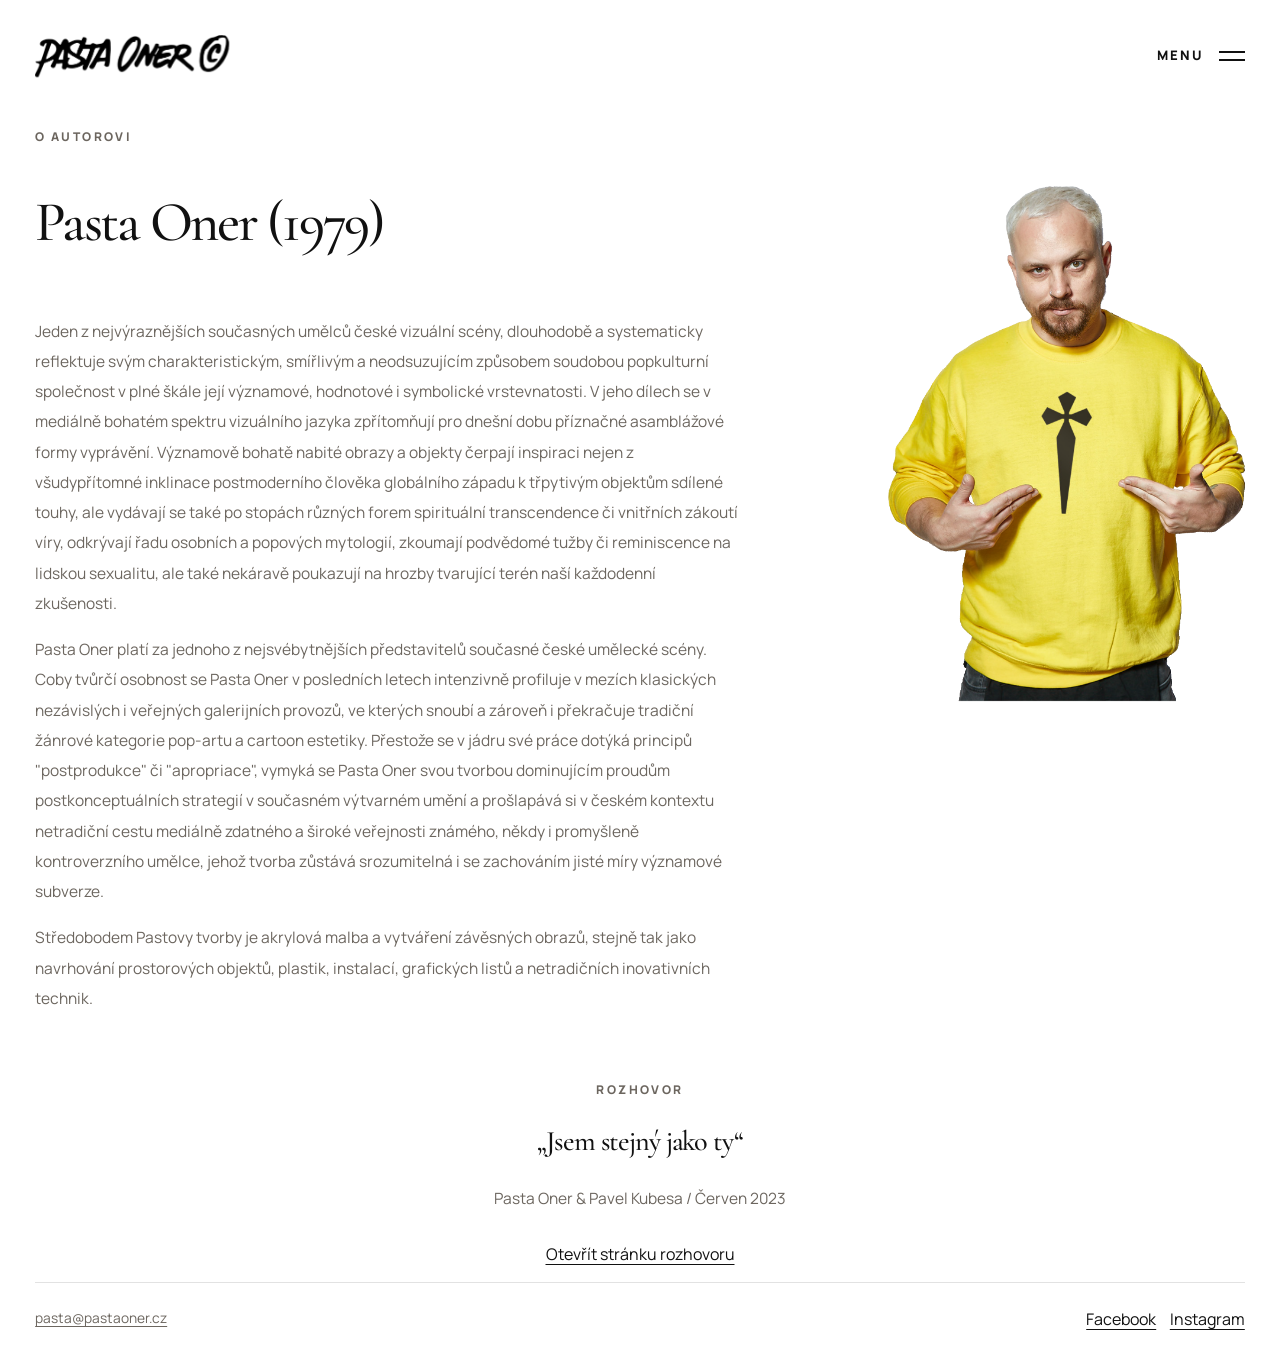
==== commit c0237687: "remove menu intro copy" ====
--- a/about.html
+++ b/about.html
@@ -42,7 +42,6 @@
           <button class="menu-close" type="button" data-menu-close aria-label="Close menu" data-ui="menu_close">Close</button>
         </div>
         <div class="menu-panel__body">
-          <p class="menu-panel__intro" data-ui="menu_intro">A minimal archive of artworks, exhibitions, writing, and direct contact.</p>
           <ul class="site-nav" data-site-nav></ul>
           <div class="menu-panel__tools">
             <span class="menu-panel__eyebrow" data-ui="language_switch">Language</span>
--- a/css/styles.css
+++ b/css/styles.css
@@ -1,14 +1,14 @@
 :root {
   --bg: #ffffff;
-  --surface: #fbfaf8;
-  --surface-soft: #f4f1eb;
+  --surface: #ffffff;
+  --surface-soft: #f7f7f7;
   --text: #111111;
   --text-soft: #6c665f;
   --line: rgba(17, 17, 17, 0.12);
   --line-strong: rgba(17, 17, 17, 0.28);
   --accent: #f1d44b;
   --shadow: 0 24px 60px rgba(17, 17, 17, 0.08);
-  --section-gap: clamp(4rem, 8vw, 7rem);
+  --section-gap: clamp(1rem, 8vw, 1rem);
   --shell-pad: clamp(1rem, 2.8vw, 2.2rem);
 }
 
@@ -56,9 +56,12 @@
 }
 
 .site-shell {
+  min-height: 100vh;
   max-width: 1520px;
   margin: 0 auto;
   padding: var(--shell-pad) var(--shell-pad) 2rem;
+  display: flex;
+  flex-direction: column;
 }
 
 .site-header {
@@ -198,11 +201,22 @@
 }
 
 .menu-panel__tools {
-  display: grid;
-  gap: 0.7rem;
+  display: flex;
+  align-items: center;
+  justify-content: space-between;
+  gap: 0.6rem;
+  flex-wrap: wrap;
   margin-top: auto;
   padding-top: 1rem;
   border-top: 1px solid var(--line);
+}
+
+.menu-panel__tools .menu-panel__eyebrow {
+  margin-right: auto;
+}
+
+.menu-panel__tools .language-switch--menu {
+  margin-left: auto;
 }
 
 .menu-backdrop {
@@ -295,10 +309,10 @@
 }
 
 .menu-link__hand--hover {
-  left: 3.15rem;
-  top: calc(100% - 0.6rem);
-  width: 42px;
-  transform: translate(-54%, 14px) rotate(-8deg);
+  left: calc(3.5rem - 40px);
+  top: calc(100% - 0.6rem - 20px);
+  width: 34px;
+  transform: translate(-46%, 14px) rotate(-8deg);
 }
 
 .menu-link__hand--current {
@@ -334,6 +348,7 @@
 .page-main {
   display: grid;
   gap: var(--section-gap);
+  flex: 1 0 auto;
 }
 
 .section-line {
@@ -357,6 +372,10 @@
 
 [data-page="home"] .landing-grid {
   grid-template-columns: minmax(0, 1.55fr) minmax(250px, 0.5fr);
+  position: relative;
+  overflow: visible;
+  align-items: start;
+  min-height: clamp(520px, 72vh, 760px);
 }
 
 [data-page="about"] .about-layout {
@@ -370,9 +389,47 @@
 .page-intro__copy,
 .about-layout__copy,
 .contact-layout__copy,
+.landing-grid__copy,
 .landing-grid > div,
 .page-intro > div {
   min-width: 0;
+}
+
+.landing-grid__copy,
+.page-intro__copy,
+.about-layout__copy,
+.contact-layout__copy {
+  display: grid;
+  align-content: start;
+}
+
+[data-page="home"] .landing-grid__copy {
+  padding-top: clamp(0.8rem, 2.8vh, 2.1rem);
+}
+
+[data-page="contact"] .contact-layout__copy {
+  justify-items: center;
+  text-align: center;
+}
+
+.landing-gesture {
+  position: absolute;
+  left: 50%;
+  top: 53%;
+  width: 100vw;
+  transform: translate(-50%, -50%);
+  z-index: 0;
+  display: flex;
+  justify-content: center;
+  margin: 0;
+  pointer-events: none;
+}
+
+.landing-gesture img {
+  width: 100%;
+  max-width: none;
+  height: auto;
+  opacity: 0.18;
 }
 
 .section-kicker,
@@ -402,8 +459,10 @@
 .display-title {
   max-width: none;
   width: 100%;
-  margin-bottom: 1.5rem;
+  margin-bottom: 3.5rem;
+  margin-top: 1.5rem;
   font-size: clamp(2.4rem, 4.4vw, 4.3rem);
+  line-height: 1.3;
 }
 
 .section-title {
@@ -482,7 +541,8 @@
 }
 
 .hero-actions {
-  margin-top: 2rem;
+  margin-top: 3.5rem;
+  justify-content: center;
 }
 
 .button-link {
@@ -491,9 +551,10 @@
   justify-content: center;
   min-height: 48px;
   padding: 0.8rem 1.25rem;
-  border: 1px solid var(--line-strong);
-  border-radius: 999px;
-  background: transparent;
+  border: 1.5px solid rgba(17, 17, 17, 0.82);
+  border-radius: 0;
+  background: #ffffff;
+  box-shadow: 4px 4px 0 rgba(17, 17, 17, 0.08);
   font-size: 0.86rem;
   font-weight: 800;
   letter-spacing: 0.08em;
@@ -501,18 +562,21 @@
   transition:
     transform 180ms ease,
     border-color 180ms ease,
-    background-color 180ms ease;
+    background-color 180ms ease,
+    box-shadow 180ms ease;
 }
 
 .button-link:hover,
 .button-link:focus-visible {
-  transform: translateY(-1px);
+  transform: translate(-1px, -1px);
   border-color: var(--text);
+  box-shadow: 6px 6px 0 rgba(17, 17, 17, 0.12);
 }
 
 .button-link--filled {
   background: var(--accent);
-  border-color: rgba(17, 17, 17, 0.18);
+  border-color: rgba(17, 17, 17, 0.82);
+  box-shadow: 6px 6px 0 rgba(241, 212, 75, 0.24);
 }
 
 .text-link,
@@ -544,12 +608,43 @@
   box-shadow: var(--shadow);
 }
 
+.poster-panel__link {
+  display: block;
+  width: 100%;
+  transition: transform 180ms ease;
+}
+
+.poster-panel__link:hover,
+.poster-panel__link:focus-visible {
+  transform: translate(-2px, -2px);
+}
+
 [data-page="home"] .poster-panel {
   max-width: 350px;
+  position: relative;
+  z-index: 1;
+  align-self: center;
 }
 
 [data-page="home"] .poster-panel__image {
   min-height: clamp(320px, 60vh, 620px);
+}
+
+[data-page="home"] .landing-grid__copy {
+  position: relative;
+  z-index: 1;
+}
+
+[data-page="home"] .site-header {
+  margin-bottom: clamp(1.2rem, 2vw, 1.8rem);
+}
+
+[data-page="home"] .page-main {
+  gap: clamp(0.5rem, 1.5vh, 0.95rem);
+}
+
+[data-page="home"] .hero-actions {
+  margin-top: 2rem;
 }
 
 [data-page="works"] .media-panel,
@@ -583,61 +678,9 @@
   box-shadow: none;
 }
 
-.landing-info {
-  display: grid;
-  grid-template-columns: repeat(2, minmax(0, 1fr));
-  gap: clamp(1.5rem, 4vw, 3.5rem);
-}
-
-.landing-info > div {
-  max-width: none;
-}
-
 .section-heading {
   max-width: none;
   margin-bottom: 1.5rem;
-}
-
-.section-links {
-  display: grid;
-  border-top: 1px solid var(--line);
-}
-
-.section-link {
-  display: grid;
-  grid-template-columns: 56px minmax(0, 1fr) auto;
-  gap: 1.5rem;
-  align-items: end;
-  padding: 1.35rem 0;
-  border-bottom: 1px solid var(--line);
-  transition: padding-left 180ms ease;
-}
-
-.section-link:hover,
-.section-link:focus-visible {
-  padding-left: 0.35rem;
-}
-
-.section-link__index {
-  font-size: 0.74rem;
-  font-weight: 800;
-  letter-spacing: 0.18em;
-  text-transform: uppercase;
-  color: var(--text-soft);
-}
-
-.section-link__content {
-  display: grid;
-  gap: 0.35rem;
-}
-
-.section-link__title {
-  font-size: clamp(2rem, 3vw, 3rem);
-}
-
-.section-link__text {
-  max-width: 30rem;
-  margin-bottom: 0;
 }
 
 .section-link__arrow,
@@ -649,6 +692,98 @@
   color: var(--text-soft);
 }
 
+.home-directory {
+  display: grid;
+  gap: 0;
+}
+
+.section-heading--home {
+  width: 100%;
+  max-width: none;
+  margin-bottom: 0;
+}
+
+.home-route-list {
+  display: grid;
+  grid-template-columns: repeat(4, minmax(0, 1fr));
+  gap: 0.72rem;
+  width: 100%;
+}
+
+.home-route {
+  --route-accent: rgba(241, 212, 75, 0.22);
+  position: relative;
+  display: flex;
+  align-items: center;
+  justify-content: space-between;
+  gap: 0.7rem;
+  min-height: 60px;
+  width: 100%;
+  padding: 0.72rem 0.88rem;
+  border: 1.5px solid rgba(17, 17, 17, 0.82);
+  background: #ffffff;
+  box-shadow: 6px 6px 0 var(--route-accent);
+  transition:
+    transform 180ms ease,
+    box-shadow 180ms ease,
+    background-color 180ms ease;
+}
+
+.home-route:hover,
+.home-route:focus-visible {
+  transform: translate(-2px, -2px);
+  box-shadow: 10px 10px 0 var(--route-accent);
+}
+
+.home-route--tone-1 {
+  --route-accent: rgba(241, 212, 75, 0.4);
+}
+
+.home-route--tone-2 {
+  --route-accent: rgba(255, 181, 130, 0.34);
+}
+
+.home-route--tone-3 {
+  --route-accent: rgba(151, 192, 255, 0.34);
+}
+
+.home-route--tone-4 {
+  --route-accent: rgba(185, 226, 198, 0.36);
+}
+
+.home-route__index {
+  font-size: 0.64rem;
+  font-weight: 800;
+  letter-spacing: 0.18em;
+  text-transform: uppercase;
+  color: var(--text-soft);
+}
+
+.home-route__title {
+  font-size: clamp(0.94rem, 1.35vw, 1.14rem);
+  font-weight: 800;
+  letter-spacing: 0.08em;
+  text-transform: uppercase;
+}
+
+.home-route__cta {
+  display: inline-flex;
+  align-items: center;
+  justify-content: center;
+  min-width: 38px;
+  padding: 0.2rem 0.25rem;
+  border-bottom: 1px solid rgba(17, 17, 17, 0.28);
+  font-size: 0.66rem;
+  font-weight: 800;
+  letter-spacing: 0.16em;
+  text-transform: uppercase;
+  color: var(--text-soft);
+}
+
+[data-page="home"] .home-directory {
+  margin-top: -0.15rem;
+}
+
 .artwork-note {
   max-width: 40rem;
   margin-bottom: 0;
@@ -667,12 +802,14 @@
 }
 
 .artwork-card {
-  display: flex;
-  flex-direction: column;
+  position: relative;
+  display: block;
+  aspect-ratio: 1 / 1.05;
   min-height: 100%;
-  border: 1px solid var(--line);
-  border-radius: 24px;
-  background: var(--bg);
+  border: 1.5px solid rgba(17, 17, 17, 0.82);
+  border-radius: 0;
+  background: #ffffff;
+  box-shadow: 6px 6px 0 rgba(241, 212, 75, 0.22);
   overflow: hidden;
   transition:
     transform 220ms ease,
@@ -687,13 +824,13 @@
 
 .artwork-card:hover,
 .artwork-card:focus-within {
-  transform: translateY(-4px);
-  box-shadow: 0 24px 44px rgba(17, 17, 17, 0.08);
+  transform: translate(-2px, -2px);
+  box-shadow: 10px 10px 0 rgba(241, 212, 75, 0.28);
   border-color: rgba(17, 17, 17, 0.2);
 }
 
 .artwork-card__image {
-  aspect-ratio: 1 / 0.92;
+  height: 100%;
   overflow: hidden;
   background: var(--surface-soft);
 }
@@ -711,9 +848,29 @@
 }
 
 .artwork-card__body {
-  display: grid;
-  gap: 0.8rem;
-  padding: 1.1rem 1.1rem 1.2rem;
+  position: absolute;
+  right: 0;
+  bottom: 0;
+  left: 0;
+  display: grid;
+  gap: 0.68rem;
+  padding: 1rem 1rem 0.95rem;
+  color: #ffffff;
+  background: linear-gradient(180deg, rgba(17, 17, 17, 0) 0%, rgba(17, 17, 17, 0.74) 42%, rgba(17, 17, 17, 0.94) 100%);
+}
+
+@media (hover: hover) and (min-width: 861px) {
+  .artwork-card__body {
+    opacity: 0;
+    transform: translateY(18px);
+    transition: opacity 200ms ease, transform 220ms ease;
+  }
+
+  .artwork-card:hover .artwork-card__body,
+  .artwork-card:focus-within .artwork-card__body {
+    opacity: 1;
+    transform: translateY(0);
+  }
 }
 
 .artwork-card__meta {
@@ -728,34 +885,51 @@
   font-weight: 800;
   letter-spacing: 0.18em;
   text-transform: uppercase;
-  color: var(--text-soft);
+  color: rgba(255, 255, 255, 0.72);
 }
 
 .artwork-card__title {
   font-size: clamp(1.55rem, 2.1vw, 2.1rem);
-}
-
-.artwork-card__medium,
-.artwork-card__note {
+  color: #ffffff;
+}
+
+.artwork-card__medium {
   margin: 0;
-  color: var(--text-soft);
+  color: rgba(255, 255, 255, 0.84);
   font-size: 0.92rem;
-  line-height: 1.85;
+  line-height: 1.7;
 }
 
 .artwork-card__link {
   margin-top: 0.2rem;
-  font-size: 0.88rem;
+  font-size: 0.76rem;
+  font-weight: 800;
+  letter-spacing: 0.14em;
+  text-transform: uppercase;
+  color: rgba(255, 255, 255, 0.9);
+}
+
+.artwork-card__body .status-pill {
+  background: rgba(241, 212, 75, 0.92);
+  color: #111111;
 }
 
 .available-card {
   display: flex;
   flex-direction: column;
   min-height: 100%;
-  border: 1px solid var(--line);
-  border-radius: 24px;
-  background: var(--bg);
+  border: 1.5px solid rgba(17, 17, 17, 0.82);
+  border-radius: 0;
+  background: #ffffff;
+  box-shadow: 6px 6px 0 rgba(151, 192, 255, 0.16);
   overflow: hidden;
+  transition: transform 180ms ease, box-shadow 180ms ease;
+}
+
+.available-card:hover,
+.available-card:focus-within {
+  transform: translate(-2px, -2px);
+  box-shadow: 10px 10px 0 rgba(151, 192, 255, 0.22);
 }
 
 .available-card__image {
@@ -826,12 +1000,9 @@
 }
 
 .current-exhibition-spotlight {
-  padding: clamp(1.5rem, 4vw, 2.8rem);
-  border: 1px solid var(--line);
-  border-radius: 32px;
-  background:
-    linear-gradient(135deg, rgba(241, 212, 75, 0.16), rgba(255, 255, 255, 0) 48%),
-    var(--surface);
+  margin: clamp(0.5rem, 2vw, 1rem) 0;
+  padding: clamp(1.8rem, 5vw, 3.2rem) 0;
+  background: transparent;
 }
 
 .current-exhibition-spotlight__inner {
@@ -844,7 +1015,9 @@
 .current-exhibition-spotlight__copy {
   display: grid;
   gap: 0.55rem;
-  align-content: center;
+  align-content: start;
+  align-self: start;
+  margin-top: -0.45rem;
 }
 
 .current-exhibition-spotlight__copy .section-kicker {
@@ -865,11 +1038,18 @@
   justify-self: end;
 }
 
+.current-exhibition-spotlight__poster .poster-panel__image {
+  padding: 0.8rem;
+  border: 1.5px solid rgba(17, 17, 17, 0.82);
+  background: #ffffff;
+  box-shadow: 6px 6px 0 rgba(255, 181, 130, 0.18);
+}
+
 .current-exhibition-spotlight__poster img {
   width: 100%;
   height: auto;
   object-fit: contain;
-  box-shadow: var(--shadow);
+  box-shadow: none;
 }
 
 .exhibitions-stack {
@@ -1036,7 +1216,7 @@
 
 .language-switch {
   display: inline-flex;
-  gap: 0.45rem;
+  gap: 0.3rem;
   margin: 0 0 1.6rem;
 }
 
@@ -1045,25 +1225,38 @@
 }
 
 .language-switch__button {
-  padding: 0.55rem 0.9rem;
-  border: 1px solid var(--line-strong);
-  border-radius: 999px;
-  background: transparent;
+  min-width: 48px;
+  padding: 0.38rem 0.55rem;
+  border: 1.5px solid rgba(17, 17, 17, 0.82);
+  border-radius: 0;
+  background: #ffffff;
+  box-shadow: 3px 3px 0 rgba(241, 212, 75, 0.18);
   color: var(--text-soft);
   cursor: pointer;
-  transition: border-color 180ms ease, background-color 180ms ease, color 180ms ease;
+  font-size: 0.67rem;
+  font-weight: 800;
+  letter-spacing: 0.16em;
+  text-transform: uppercase;
+  line-height: 1;
+  transition: transform 180ms ease, box-shadow 180ms ease, background-color 180ms ease, color 180ms ease;
 }
 
 .language-switch__button.is-active,
 .language-switch__button:hover,
 .language-switch__button:focus-visible {
-  border-color: rgba(17, 17, 17, 0.18);
-  background: var(--surface-soft);
+  background: rgba(241, 212, 75, 0.28);
   color: var(--text);
+  transform: translate(-1px, -1px);
+  box-shadow: 5px 5px 0 rgba(241, 212, 75, 0.22);
 }
 
 .interview-teaser {
-  max-width: 34rem;
+  display: grid;
+  gap: 0.8rem;
+  max-width: 38rem;
+  margin: clamp(1.8rem, 5vw, 3.25rem) auto 0;
+  justify-items: center;
+  text-align: center;
 }
 
 .quote-block {
@@ -1163,14 +1356,14 @@
 
 .contact-stack {
   display: grid;
-  gap: 2.35rem;
+  gap: 1.4rem;
   align-content: start;
-  max-width: 18rem;
-  justify-self: end;
+  max-width: 22rem;
+  justify-self: center;
 }
 
 .lead-copy--contact {
-  max-width: 34rem;
+  max-width: 32rem;
 }
 
 .lead-copy--contact p {
@@ -1191,12 +1384,17 @@
   margin-bottom: 0.25rem;
 }
 
+.info-block__title--legal {
+  font-size: 1rem;
+  letter-spacing: 0.05em;
+}
+
 [data-page="contact"] .info-block {
-  gap: 0.5rem;
+  gap: 0.35rem;
 }
 
 [data-page="contact"] .info-block__title {
-  font-size: clamp(1.05rem, 1.6vw, 1.35rem);
+  font-size: clamp(0.98rem, 1.4vw, 1.15rem);
 }
 
 [data-page="contact"] .contact-stack .section-kicker {
@@ -1205,8 +1403,25 @@
 
 [data-page="contact"] .contact-stack p,
 [data-page="contact"] .contact-stack a {
-  font-size: 0.9rem;
-  line-height: 1.9;
+  font-size: 0.84rem;
+  line-height: 1.8;
+}
+
+[data-page="contact"] .contact-layout {
+  align-items: center;
+}
+
+[data-page="contact"] .contact-stack .info-link {
+  font-size: 1rem;
+}
+
+[data-page="contact"] .info-block--legal {
+  gap: 0.22rem;
+}
+
+[data-page="contact"] .info-block--legal p {
+  font-size: 0.74rem;
+  line-height: 1.65;
 }
 
 .stack-links {
@@ -1216,30 +1431,34 @@
 
 .site-footer {
   margin-top: var(--section-gap);
+}
+
+[data-page="home"] .site-footer {
+  margin-top: 0.7rem;
 }
 
 .site-footer__inner {
   display: flex;
   align-items: center;
   justify-content: space-between;
-  gap: 1rem;
+  gap: 1rem 1.5rem;
+  flex-wrap: wrap;
   padding-top: 1.5rem;
   border-top: 1px solid var(--line);
 }
 
-.site-footer__inner p {
-  margin: 0;
+.site-footer__email {
+  font-size: 0.86rem;
   color: var(--text-soft);
-  font-size: 0.9rem;
-  line-height: 1.8;
-}
-
-@media (max-width: 980px) {
+  text-decoration: underline;
+  text-underline-offset: 0.2em;
+}
+
+@media (max-width: 1080px) {
   .landing-grid,
   .page-intro,
   .about-layout,
   .contact-layout,
-  .landing-info,
   .archive-columns,
   .current-exhibition-spotlight__inner {
     grid-template-columns: 1fr;
@@ -1249,8 +1468,9 @@
   .media-panel,
   .contact-stack,
   .current-exhibition-spotlight__poster {
-    max-width: none;
+    max-width: 100%;
     justify-self: stretch;
+    margin-inline: auto;
   }
 
   [data-page="about"] .media-panel--portrait {
@@ -1272,82 +1492,324 @@
     height: auto;
   }
 
-  .artwork-list {
-    grid-template-columns: repeat(2, minmax(0, 1fr));
-  }
-
-  .available-grid {
-    grid-template-columns: repeat(2, minmax(0, 1fr));
-  }
-
-  .menu-panel {
-    width: min(78vw, 460px);
-  }
-
-  .available-toolbar {
-    display: grid;
-    justify-content: stretch;
-  }
-}
-
-@media (max-width: 760px) {
-  .site-shell {
-    padding: 0.9rem 0.9rem 1.5rem;
-  }
-
-  .menu-panel {
-    width: 100%;
-    min-width: 0;
-  }
-
-  .menu-panel__tools {
-    gap: 0.8rem;
-  }
-
-  .display-title {
-    max-width: none;
-    font-size: clamp(2rem, 10vw, 3rem);
-  }
-
-  .site-header__actions {
-    gap: 0.55rem;
-  }
-
-  .language-switch__button {
-    padding-inline: 0.72rem;
-  }
-
-  .hero-actions,
-  .site-footer__inner,
-  .site-footer__links {
-    flex-direction: column;
-    align-items: flex-start;
-  }
-
-  .button-link {
-    width: 100%;
-  }
-
-  .landing-info,
+  .page-main {
+    gap: clamp(2.8rem, 8vw, 4rem);
+  }
+
+  .landing-grid,
+  .page-intro,
+  .about-layout,
+  .contact-layout,
+  .current-exhibition-spotlight__inner {
+    gap: 1.75rem;
+    justify-items: stretch;
+  }
+
   .artwork-list,
   .available-grid,
   .exhibition-gallery {
     grid-template-columns: 1fr;
   }
 
+  .menu-panel {
+    width: min(78vw, 460px);
+  }
+
+  .available-toolbar {
+    display: grid;
+    justify-content: stretch;
+  }
+
+  .contact-stack {
+    max-width: none;
+  }
+
+  [data-page="home"] .landing-grid__copy,
+  [data-page="about"] .about-layout__copy,
+  [data-page="contact"] .contact-layout__copy {
+    width: 100%;
+    max-width: none;
+  }
+
+  [data-page="home"] .poster-panel {
+    max-width: min(100%, 420px);
+    justify-self: center;
+  }
+
+  [data-page="about"] .media-panel--portrait {
+    max-width: min(100%, 340px);
+    justify-self: center;
+  }
+
+  [data-page="contact"] .contact-stack {
+    width: 100%;
+    padding-top: 0.4rem;
+  }
+}
+
+@media (max-width: 860px) {
+  .landing-grid,
+  .page-intro,
+  .about-layout,
+  .contact-layout,
+  .current-exhibition-spotlight__inner {
+    display: flex;
+    flex-direction: column;
+    align-items: stretch;
+    gap: 1.45rem;
+  }
+
+  .landing-gesture {
+    order: 0;
+    margin: -0.1rem 0 0.2rem;
+  }
+
+  .landing-grid__copy,
+  .page-intro__copy,
+  .about-layout__copy,
+  .contact-layout__copy {
+    order: 1;
+  }
+
+  .poster-panel,
+  .media-panel,
+  .contact-stack,
+  .current-exhibition-spotlight__poster {
+    order: 2;
+    align-self: stretch;
+  }
+
+  [data-page="home"] .landing-grid__copy,
+  [data-page="about"] .about-layout__copy,
+  [data-page="contact"] .contact-layout__copy,
+  .page-intro__copy {
+    max-width: none;
+    width: 100%;
+  }
+
+  [data-page="home"] .poster-panel,
+  [data-page="about"] .media-panel--portrait,
+  [data-page="works"] .media-panel,
+  [data-page="interview"] .media-panel,
+  [data-page="exhibitions"] .poster-panel,
+  .current-exhibition-spotlight__poster {
+    max-width: min(100%, 420px);
+    margin-inline: auto;
+  }
+
+  [data-page="contact"] .contact-stack {
+    max-width: none;
+    margin-inline: 0;
+  }
+
+  .home-route-list {
+    display: grid;
+    gap: 0.85rem;
+    width: 100%;
+    grid-template-columns: repeat(2, minmax(0, 1fr));
+  }
+
+  .home-route {
+    width: 100%;
+    justify-content: space-between;
+  }
+
+  .artwork-card {
+    aspect-ratio: auto;
+  }
+
+  .artwork-card__image {
+    height: auto;
+    aspect-ratio: 1 / 0.96;
+  }
+
+  .artwork-card__body {
+    position: static;
+    gap: 0.55rem;
+    padding: 0.9rem 0.9rem 0.95rem;
+    background: #ffffff;
+    color: var(--text);
+    border-top: 1px solid rgba(17, 17, 17, 0.12);
+    opacity: 1;
+    transform: none;
+  }
+
+  .artwork-card__index {
+    color: var(--text-soft);
+  }
+
+  .artwork-card__title {
+    color: var(--text);
+  }
+
+  .artwork-card__medium {
+    color: var(--text-soft);
+  }
+
+  .artwork-card__link {
+    color: var(--text-soft);
+  }
+}
+
+@media (max-width: 760px) {
+  .site-shell {
+    padding: 0.95rem 0.95rem 1.6rem;
+  }
+
+  .menu-panel {
+    width: 100%;
+    min-width: 0;
+  }
+
+  .menu-panel__tools {
+    gap: 0.8rem;
+    align-items: center;
+  }
+
+  .display-title {
+    max-width: none;
+    font-size: clamp(2rem, 10vw, 3rem);
+  }
+
+  .lead-copy,
+  .body-copy,
+  .page-note,
+  .meta-line {
+    max-width: none;
+  }
+
+  .site-header__actions {
+    gap: 0.55rem;
+  }
+
+  .language-switch__button {
+    padding-inline: 0.72rem;
+  }
+
+  .button-link {
+    width: 100%;
+  }
+
+  [data-page="home"] .hero-actions {
+    display: grid;
+    gap: 0.75rem;
+    width: 100%;
+  }
+
+  .landing-gesture img {
+    width: 100%;
+    opacity: 0.08;
+  }
+
+  [data-page="home"] .poster-panel {
+    max-width: min(100%, 360px);
+  }
+
+  [data-page="about"] .media-panel--portrait {
+    max-width: min(100%, 300px);
+  }
+
+  [data-page="about"] .media-panel--portrait .media-panel__image {
+    justify-content: center;
+  }
+
+  [data-page="contact"] .contact-stack {
+    gap: 2rem;
+  }
+
+  [data-page="contact"] .info-block {
+    padding-top: 0.1rem;
+  }
+
+  [data-page="contact"] .page-main {
+    display: flex;
+  }
+
+  [data-page="contact"] .contact-layout {
+    flex: 1 0 auto;
+    min-height: calc(100svh - 11.5rem);
+    justify-content: center;
+    gap: 2.35rem;
+    padding-block: 1rem 0.4rem;
+  }
+
+  [data-page="contact"] .contact-layout__copy {
+    align-items: center;
+    justify-items: center;
+    text-align: center;
+    padding-top: clamp(0.4rem, 2vh, 1rem);
+  }
+
+  [data-page="contact"] .contact-stack {
+    justify-items: center;
+    align-content: start;
+    text-align: center;
+    width: 100%;
+    max-width: 18.5rem;
+    margin-inline: auto;
+  }
+
   .menu-link__hand,
   .menu-link__hand--hover,
   .menu-link__hand--current {
     display: none;
   }
 
-  .section-link,
+  .home-route {
+    display: grid;
+    grid-template-columns: auto 1fr auto;
+    gap: 0.7rem;
+    min-height: auto;
+    padding: 0.78rem 0.82rem 0.76rem;
+    box-shadow: 4px 4px 0 var(--route-accent);
+    width: 100%;
+  }
+
+  .home-route-list {
+    grid-template-columns: 1fr;
+  }
+
+  .home-route__title {
+    font-size: 0.92rem;
+  }
+
+  .home-route__cta {
+    font-size: 0.58rem;
+  }
+
   .exhibition-item__summary {
     grid-template-columns: 1fr;
-  }
-
-  .section-link__arrow {
-    display: none;
+    justify-items: center;
+    text-align: center;
+    gap: 0.8rem;
+  }
+
+  [data-page="exhibitions"] .section-heading {
+    text-align: center;
+  }
+
+  [data-page="exhibitions"] .archive-toggle {
+    display: grid;
+    justify-items: center;
+  }
+
+  [data-page="exhibitions"] .archive-toggle > summary {
+    margin-inline: auto;
+    text-align: center;
+  }
+
+  .exhibition-item__status {
+    justify-self: center;
+    width: fit-content;
+    min-height: 28px;
+    padding: 0.24rem 0.55rem;
+    font-size: 0.62rem;
+    letter-spacing: 0.12em;
+  }
+
+  .exhibition-item__headline,
+  .exhibition-item__toggle {
+    text-align: center;
   }
 
   .contact-stack,
@@ -1374,4 +1836,27 @@
     align-items: center;
     text-align: center;
   }
-}
+
+  .contact-layout__copy,
+  .about-layout__copy,
+  .page-intro__copy,
+  .landing-grid__copy,
+  .landing-grid > div {
+    width: 100%;
+  }
+
+  .interview-teaser,
+  .bio-copy,
+  .lead-copy--contact {
+    max-width: none;
+  }
+
+  .site-footer__inner {
+    justify-content: center;
+    gap: 0.75rem 1rem;
+  }
+
+  .site-footer__links {
+    gap: 0.6rem 0.9rem;
+  }
+}
